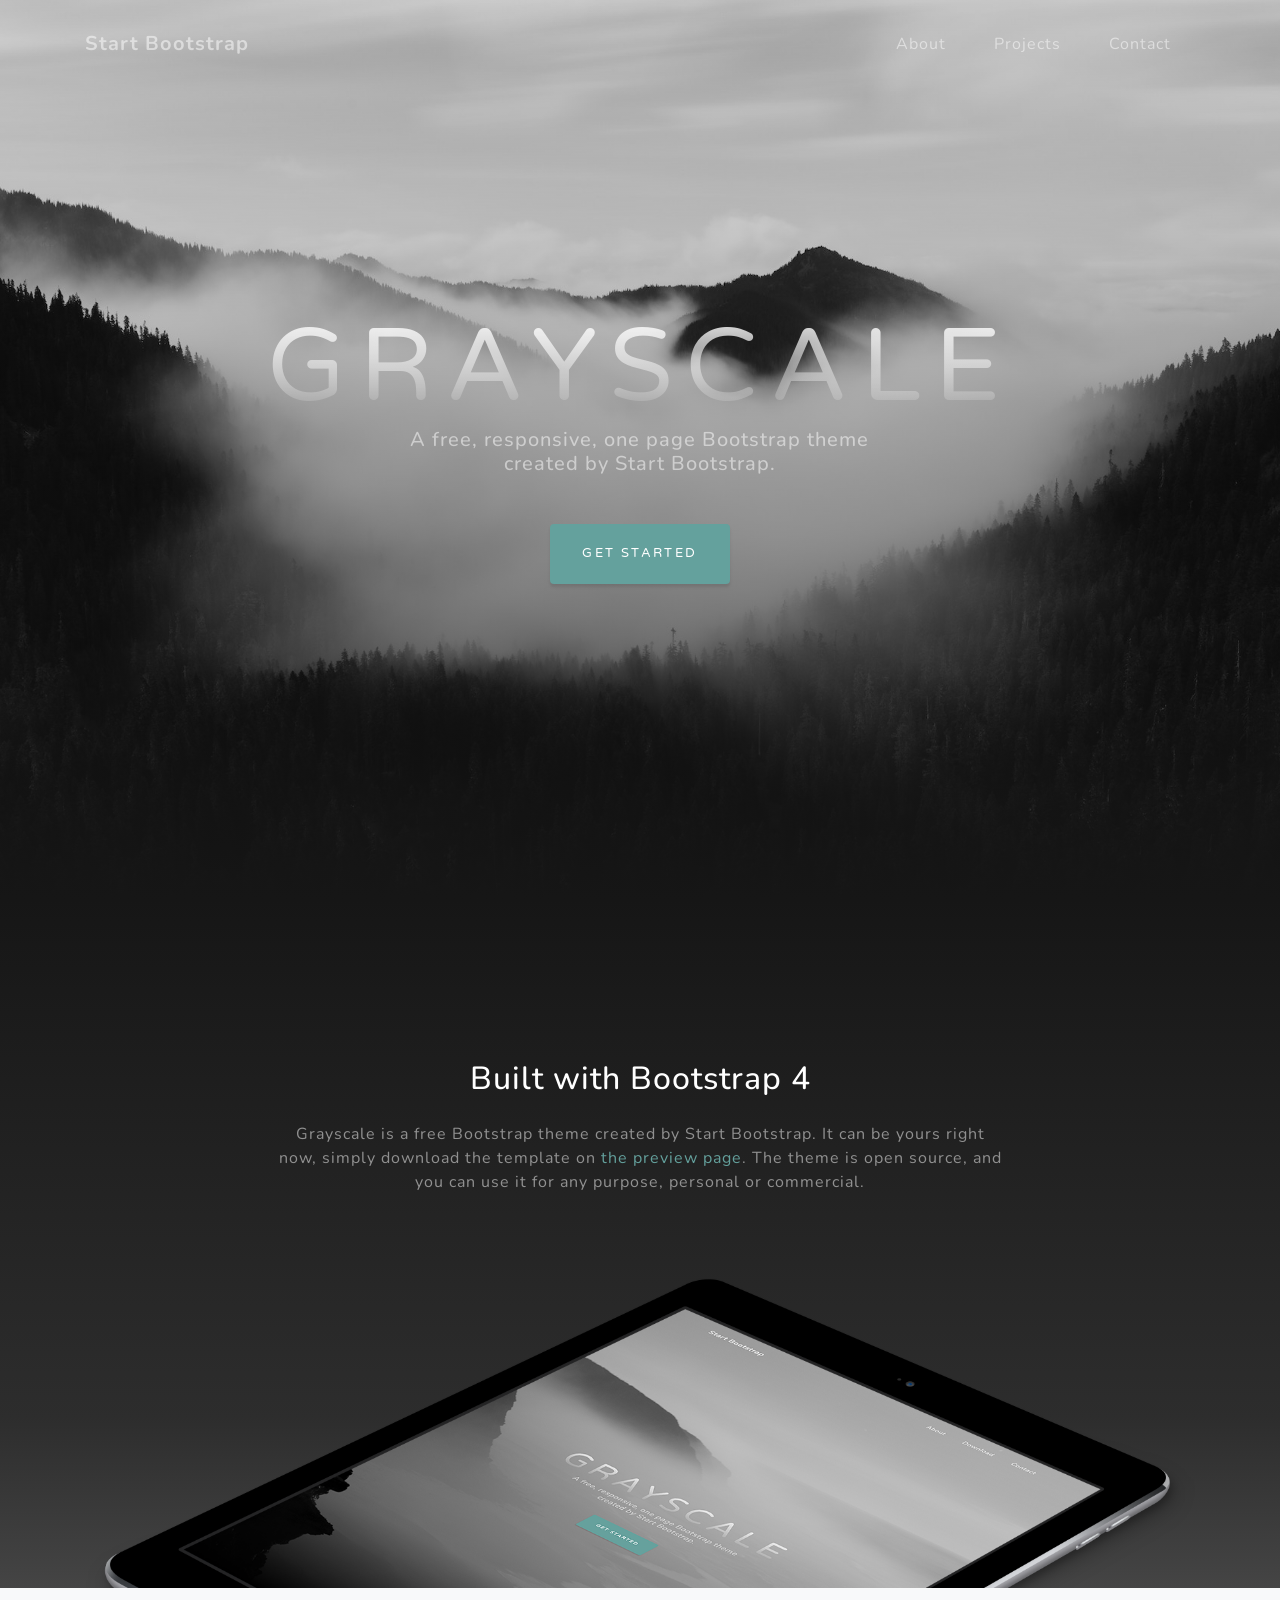
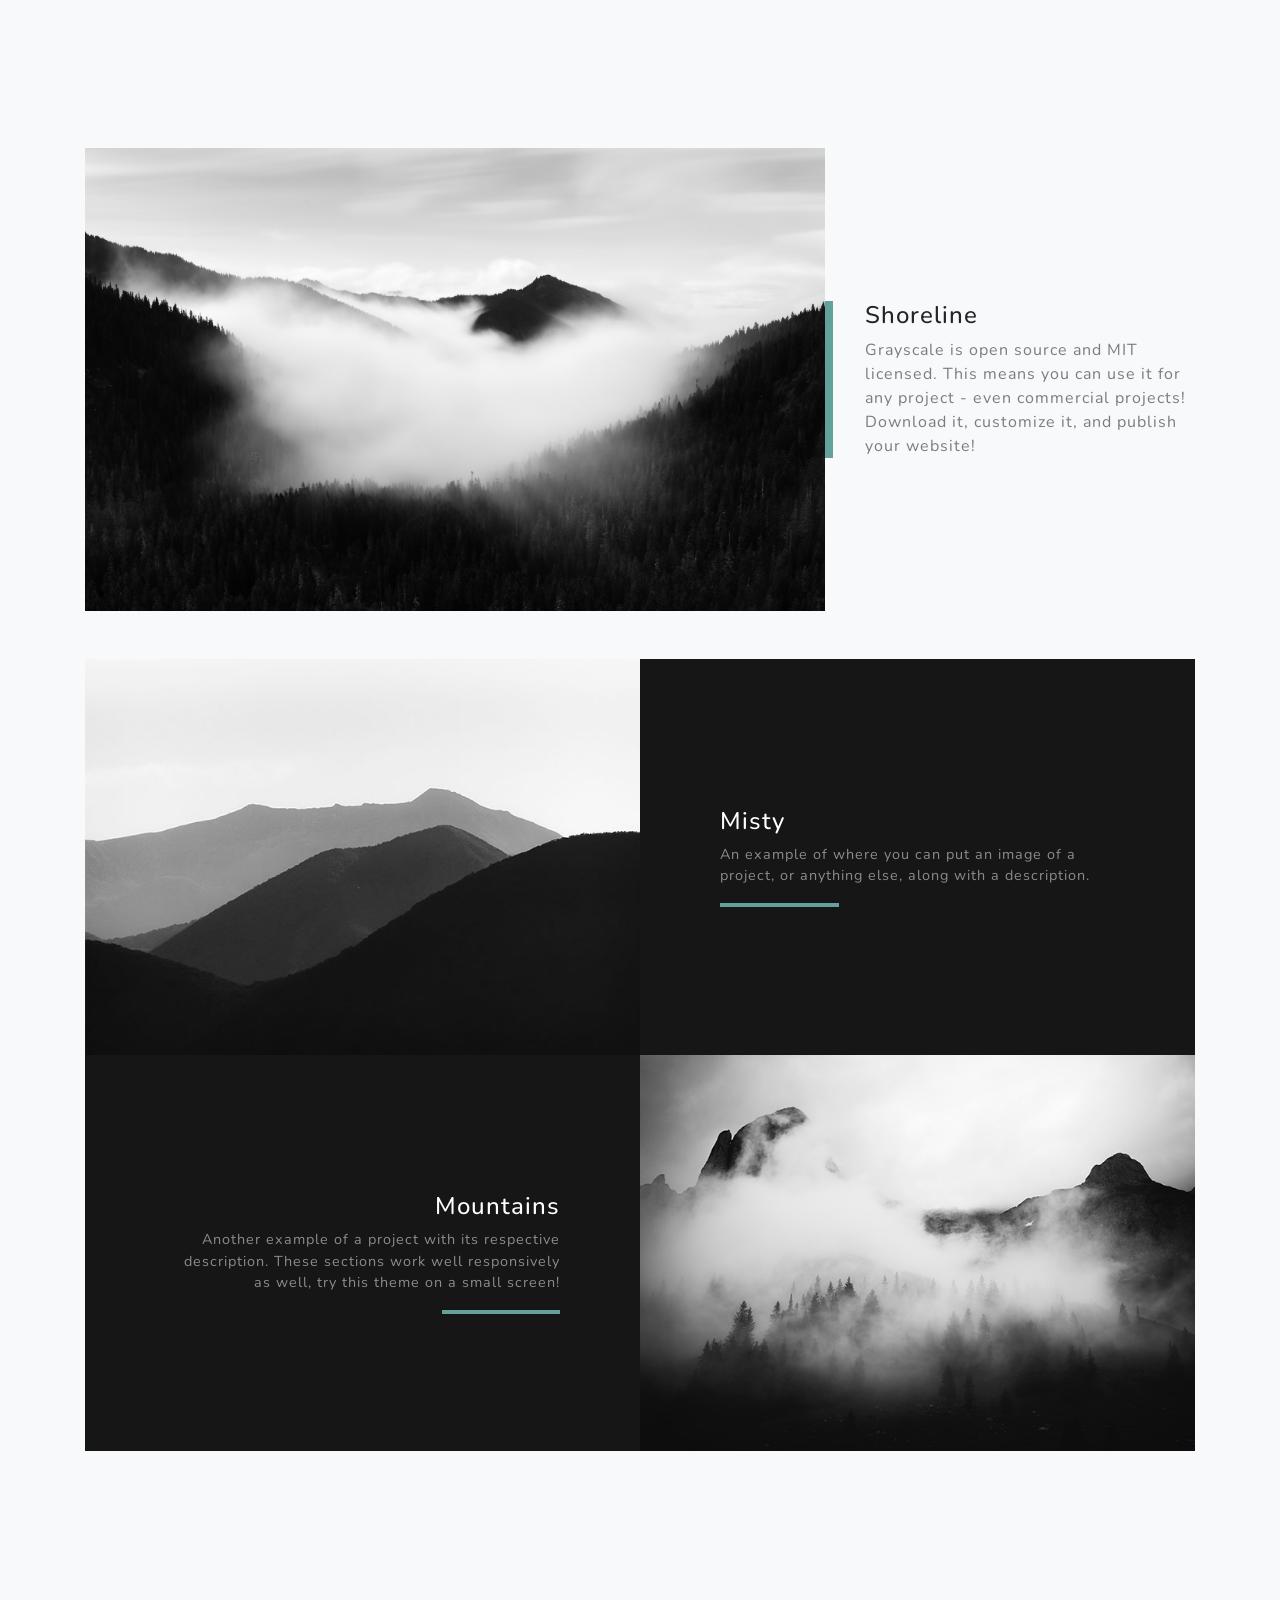
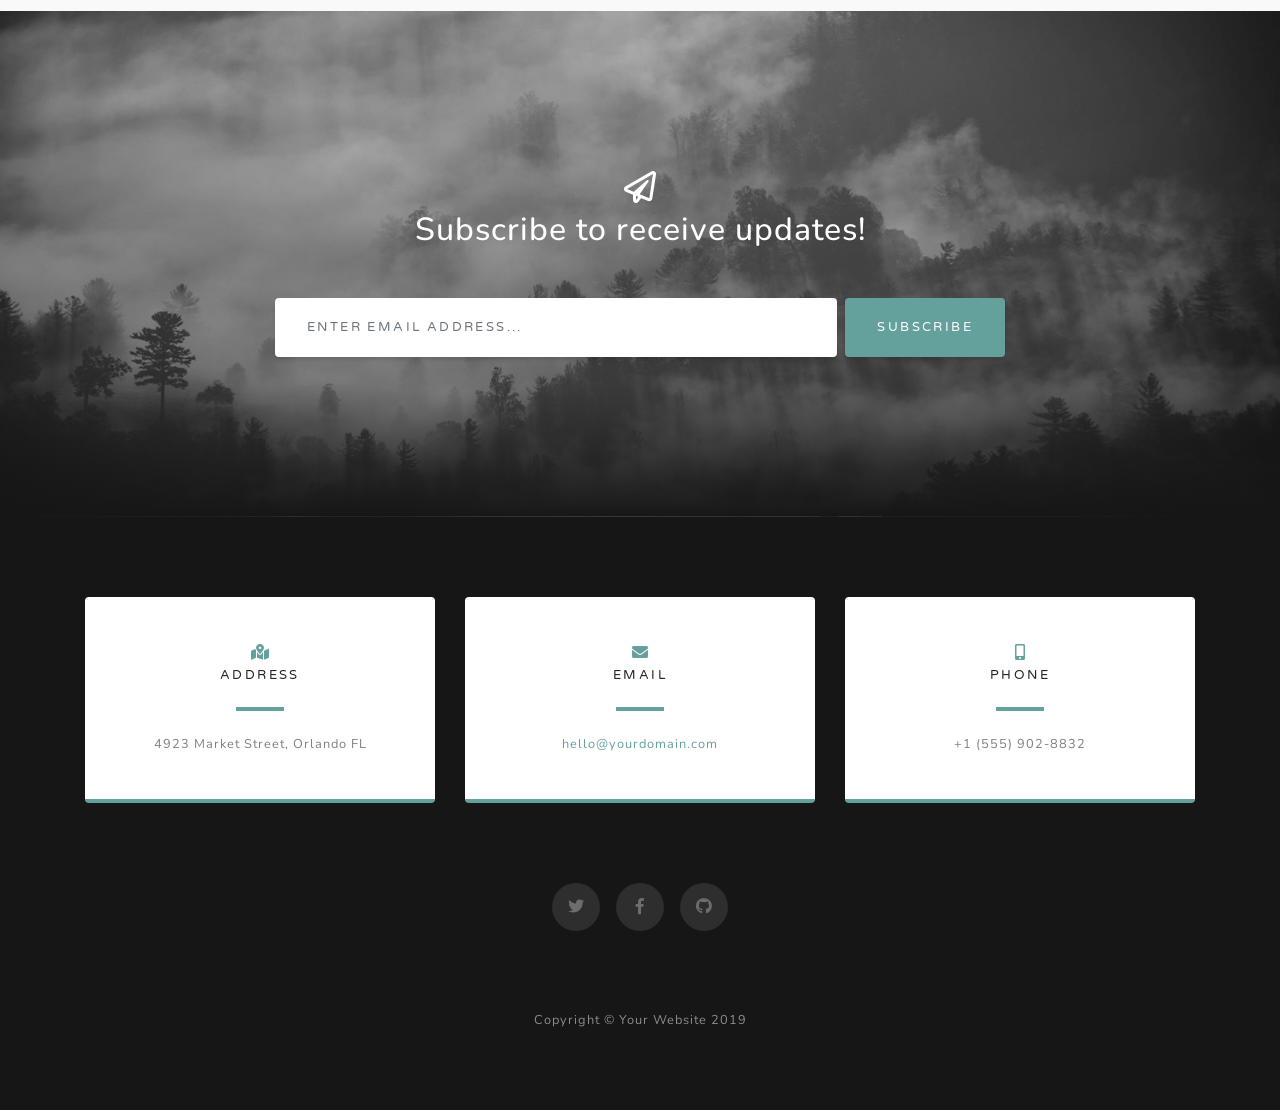
==== about.html @ 3c578bdc "Update index.html" ====
<!DOCTYPE html>
<html lang="en">

<head>

  <meta charset="utf-8">
  <meta name="viewport" content="width=device-width, initial-scale=1, shrink-to-fit=no">
  <meta name="description" content="">
  <meta name="author" content="">

  <title>Grayscale - Start Bootstrap Theme</title>

  <!-- Bootstrap core CSS -->
  <link href="vendor/bootstrap/css/bootstrap.min.css" rel="stylesheet">

  <!-- Custom fonts for this template -->
  <link href="vendor/fontawesome-free/css/all.min.css" rel="stylesheet">
  <link href="https://fonts.googleapis.com/css?family=Varela+Round" rel="stylesheet">
  <link href="https://fonts.googleapis.com/css?family=Nunito:200,200i,300,300i,400,400i,600,600i,700,700i,800,800i,900,900i" rel="stylesheet">

  <!-- Custom styles for this template -->
  <link href="css/grayscale.min.css" rel="stylesheet">

</head>

<body id="page-top">

  <!-- Navigation -->
  <nav class="navbar navbar-expand-lg navbar-light fixed-top" id="mainNav">
    <div class="container">
      <a class="navbar-brand js-scroll-trigger" href="#page-top">Start Bootstrap</a>
      <button class="navbar-toggler navbar-toggler-right" type="button" data-toggle="collapse" data-target="#navbarResponsive" aria-controls="navbarResponsive" aria-expanded="false" aria-label="Toggle navigation">
        Menu
        <i class="fas fa-bars"></i>
      </button>
      <div class="collapse navbar-collapse" id="navbarResponsive">
        <ul class="navbar-nav ml-auto">
          <li class="nav-item">
            <a class="nav-link js-scroll-trigger" href="#about">About</a>
          </li>
          <li class="nav-item">
            <a class="nav-link js-scroll-trigger" href="#projects">Projects</a>
          </li>
          <li class="nav-item">
            <a class="nav-link js-scroll-trigger" href="#signup">Contact</a>
          </li>
        </ul>
      </div>
    </div>
  </nav>

  <!-- Header -->
  <header class="masthead">
    <div class="container d-flex h-100 align-items-center">
      <div class="mx-auto text-center">
        <h1 class="mx-auto my-0 text-uppercase">Grayscale</h1>
        <h2 class="text-white-50 mx-auto mt-2 mb-5">A free, responsive, one page Bootstrap theme created by Start Bootstrap.</h2>
        <a href="#about" class="btn btn-primary js-scroll-trigger">Get Started</a>
      </div>
    </div>
  </header>

  <!-- About Section -->
  <section id="about" class="about-section text-center">
    <div class="container">
      <div class="row">
        <div class="col-lg-8 mx-auto">
          <h2 class="text-white mb-4">Built with Bootstrap 4</h2>
          <p class="text-white-50">Grayscale is a free Bootstrap theme created by Start Bootstrap. It can be yours right now, simply download the template on
            <a href="http://startbootstrap.com/template-overviews/grayscale/">the preview page</a>. The theme is open source, and you can use it for any purpose, personal or commercial.</p>
        </div>
      </div>
      <img src="img/ipad.png" class="img-fluid" alt="">
    </div>
  </section>

  <!-- Projects Section -->
  <section id="projects" class="projects-section bg-light">
    <div class="container">

      <!-- Featured Project Row -->
      <div class="row align-items-center no-gutters mb-4 mb-lg-5">
        <div class="col-xl-8 col-lg-7">
          <img class="img-fluid mb-3 mb-lg-0" src="img/bg-masthead.jpg" alt="">
        </div>
        <div class="col-xl-4 col-lg-5">
          <div class="featured-text text-center text-lg-left">
            <h4>Shoreline</h4>
            <p class="text-black-50 mb-0">Grayscale is open source and MIT licensed. This means you can use it for any project - even commercial projects! Download it, customize it, and publish your website!</p>
          </div>
        </div>
      </div>

      <!-- Project One Row -->
      <div class="row justify-content-center no-gutters mb-5 mb-lg-0">
        <div class="col-lg-6">
          <img class="img-fluid" src="img/demo-image-01.jpg" alt="">
        </div>
        <div class="col-lg-6">
          <div class="bg-black text-center h-100 project">
            <div class="d-flex h-100">
              <div class="project-text w-100 my-auto text-center text-lg-left">
                <h4 class="text-white">Misty</h4>
                <p class="mb-0 text-white-50">An example of where you can put an image of a project, or anything else, along with a description.</p>
                <hr class="d-none d-lg-block mb-0 ml-0">
              </div>
            </div>
          </div>
        </div>
      </div>

      <!-- Project Two Row -->
      <div class="row justify-content-center no-gutters">
        <div class="col-lg-6">
          <img class="img-fluid" src="img/demo-image-02.jpg" alt="">
        </div>
        <div class="col-lg-6 order-lg-first">
          <div class="bg-black text-center h-100 project">
            <div class="d-flex h-100">
              <div class="project-text w-100 my-auto text-center text-lg-right">
                <h4 class="text-white">Mountains</h4>
                <p class="mb-0 text-white-50">Another example of a project with its respective description. These sections work well responsively as well, try this theme on a small screen!</p>
                <hr class="d-none d-lg-block mb-0 mr-0">
              </div>
            </div>
          </div>
        </div>
      </div>

    </div>
  </section>

  <!-- Signup Section -->
  <section id="signup" class="signup-section">
    <div class="container">
      <div class="row">
        <div class="col-md-10 col-lg-8 mx-auto text-center">

          <i class="far fa-paper-plane fa-2x mb-2 text-white"></i>
          <h2 class="text-white mb-5">Subscribe to receive updates!</h2>

          <form class="form-inline d-flex">
            <input type="email" class="form-control flex-fill mr-0 mr-sm-2 mb-3 mb-sm-0" id="inputEmail" placeholder="Enter email address...">
            <button type="submit" class="btn btn-primary mx-auto">Subscribe</button>
          </form>

        </div>
      </div>
    </div>
  </section>

  <!-- Contact Section -->
  <section class="contact-section bg-black">
    <div class="container">

      <div class="row">

        <div class="col-md-4 mb-3 mb-md-0">
          <div class="card py-4 h-100">
            <div class="card-body text-center">
              <i class="fas fa-map-marked-alt text-primary mb-2"></i>
              <h4 class="text-uppercase m-0">Address</h4>
              <hr class="my-4">
              <div class="small text-black-50">4923 Market Street, Orlando FL</div>
            </div>
          </div>
        </div>

        <div class="col-md-4 mb-3 mb-md-0">
          <div class="card py-4 h-100">
            <div class="card-body text-center">
              <i class="fas fa-envelope text-primary mb-2"></i>
              <h4 class="text-uppercase m-0">Email</h4>
              <hr class="my-4">
              <div class="small text-black-50">
                <a href="#">hello@yourdomain.com</a>
              </div>
            </div>
          </div>
        </div>

        <div class="col-md-4 mb-3 mb-md-0">
          <div class="card py-4 h-100">
            <div class="card-body text-center">
              <i class="fas fa-mobile-alt text-primary mb-2"></i>
              <h4 class="text-uppercase m-0">Phone</h4>
              <hr class="my-4">
              <div class="small text-black-50">+1 (555) 902-8832</div>
            </div>
          </div>
        </div>
      </div>

      <div class="social d-flex justify-content-center">
        <a href="#" class="mx-2">
          <i class="fab fa-twitter"></i>
        </a>
        <a href="#" class="mx-2">
          <i class="fab fa-facebook-f"></i>
        </a>
        <a href="#" class="mx-2">
          <i class="fab fa-github"></i>
        </a>
      </div>

    </div>
  </section>

  <!-- Footer -->
  <footer class="bg-black small text-center text-white-50">
    <div class="container">
      Copyright &copy; Your Website 2019
    </div>
  </footer>

  <!-- Bootstrap core JavaScript -->
  <script src="vendor/jquery/jquery.min.js"></script>
  <script src="vendor/bootstrap/js/bootstrap.bundle.min.js"></script>

  <!-- Plugin JavaScript -->
  <script src="vendor/jquery-easing/jquery.easing.min.js"></script>

  <!-- Custom scripts for this template -->
  <script src="js/grayscale.min.js"></script>

</body>

</html>
---- vendor/fontawesome-free/css/all.min.css ----
.fa,.fab,.fal,.far,.fas{-moz-osx-font-smoothing:grayscale;-webkit-font-smoothing:antialiased;display:inline-block;font-style:normal;font-variant:normal;text-rendering:auto;line-height:1}.fa-lg{font-size:1.33333em;line-height:.75em;vertical-align:-.0667em}.fa-xs{font-size:.75em}.fa-sm{font-size:.875em}.fa-1x{font-size:1em}.fa-2x{font-size:2em}.fa-3x{font-size:3em}.fa-4x{font-size:4em}.fa-5x{font-size:5em}.fa-6x{font-size:6em}.fa-7x{font-size:7em}.fa-8x{font-size:8em}.fa-9x{font-size:9em}.fa-10x{font-size:10em}.fa-fw{text-align:center;width:1.25em}.fa-ul{list-style-type:none;margin-left:2.5em;padding-left:0}.fa-ul>li{position:relative}.fa-li{left:-2em;position:absolute;text-align:center;width:2em;line-height:inherit}.fa-border{border:.08em solid #eee;border-radius:.1em;padding:.2em .25em .15em}.fa-pull-left{float:left}.fa-pull-right{float:right}.fa.fa-pull-left,.fab.fa-pull-left,.fal.fa-pull-left,.far.fa-pull-left,.fas.fa-pull-left{margin-right:.3em}.fa.fa-pull-right,.fab.fa-pull-right,.fal.fa-pull-right,.far.fa-pull-right,.fas.fa-pull-right{margin-left:.3em}.fa-spin{animation:fa-spin 2s infinite linear}.fa-pulse{animation:fa-spin 1s infinite steps(8)}@keyframes fa-spin{0%{transform:rotate(0deg)}to{transform:rotate(1turn)}}.fa-rotate-90{-ms-filter:"progid:DXImageTransform.Microsoft.BasicImage(rotation=1)";transform:rotate(90deg)}.fa-rotate-180{-ms-filter:"progid:DXImageTransform.Microsoft.BasicImage(rotation=2)";transform:rotate(180deg)}.fa-rotate-270{-ms-filter:"progid:DXImageTransform.Microsoft.BasicImage(rotation=3)";transform:rotate(270deg)}.fa-flip-horizontal{-ms-filter:"progid:DXImageTransform.Microsoft.BasicImage(rotation=0, mirror=1)";transform:scaleX(-1)}.fa-flip-vertical{transform:scaleY(-1)}.fa-flip-both,.fa-flip-horizontal.fa-flip-vertical,.fa-flip-vertical{-ms-filter:"progid:DXImageTransform.Microsoft.BasicImage(rotation=2, mirror=1)"}.fa-flip-both,.fa-flip-horizontal.fa-flip-vertical{transform:scale(-1)}:root .fa-flip-both,:root .fa-flip-horizontal,:root .fa-flip-vertical,:root .fa-rotate-90,:root .fa-rotate-180,:root .fa-rotate-270{filter:none}.fa-stack{display:inline-block;height:2em;line-height:2em;position:relative;vertical-align:middle;width:2.5em}.fa-stack-1x,.fa-stack-2x{left:0;position:absolute;text-align:center;width:100%}.fa-stack-1x{line-height:inherit}.fa-stack-2x{font-size:2em}.fa-inverse{color:#fff}.fa-500px:before{content:"\f26e"}.fa-accessible-icon:before{content:"\f368"}.fa-accusoft:before{content:"\f369"}.fa-acquisitions-incorporated:before{content:"\f6af"}.fa-ad:before{content:"\f641"}.fa-address-book:before{content:"\f2b9"}.fa-address-card:before{content:"\f2bb"}.fa-adjust:before{content:"\f042"}.fa-adn:before{content:"\f170"}.fa-adobe:before{content:"\f778"}.fa-adversal:before{content:"\f36a"}.fa-affiliatetheme:before{content:"\f36b"}.fa-air-freshener:before{content:"\f5d0"}.fa-algolia:before{content:"\f36c"}.fa-align-center:before{content:"\f037"}.fa-align-justify:before{content:"\f039"}.fa-align-left:before{content:"\f036"}.fa-align-right:before{content:"\f038"}.fa-alipay:before{content:"\f642"}.fa-allergies:before{content:"\f461"}.fa-amazon:before{content:"\f270"}.fa-amazon-pay:before{content:"\f42c"}.fa-ambulance:before{content:"\f0f9"}.fa-american-sign-language-interpreting:before{content:"\f2a3"}.fa-amilia:before{content:"\f36d"}.fa-anchor:before{content:"\f13d"}.fa-android:before{content:"\f17b"}.fa-angellist:before{content:"\f209"}.fa-angle-double-down:before{content:"\f103"}.fa-angle-double-left:before{content:"\f100"}.fa-angle-double-right:before{content:"\f101"}.fa-angle-double-up:before{content:"\f102"}.fa-angle-down:before{content:"\f107"}.fa-angle-left:before{content:"\f104"}.fa-angle-right:before{content:"\f105"}.fa-angle-up:before{content:"\f106"}.fa-angry:before{content:"\f556"}.fa-angrycreative:before{content:"\f36e"}.fa-angular:before{content:"\f420"}.fa-ankh:before{content:"\f644"}.fa-app-store:before{content:"\f36f"}.fa-app-store-ios:before{content:"\f370"}.fa-apper:before{content:"\f371"}.fa-apple:before{content:"\f179"}.fa-apple-alt:before{content:"\f5d1"}.fa-apple-pay:before{content:"\f415"}.fa-archive:before{content:"\f187"}.fa-archway:before{content:"\f557"}.fa-arrow-alt-circle-down:before{content:"\f358"}.fa-arrow-alt-circle-left:before{content:"\f359"}.fa-arrow-alt-circle-right:before{content:"\f35a"}.fa-arrow-alt-circle-up:before{content:"\f35b"}.fa-arrow-circle-down:before{content:"\f0ab"}.fa-arrow-circle-left:before{content:"\f0a8"}.fa-arrow-circle-right:before{content:"\f0a9"}.fa-arrow-circle-up:before{content:"\f0aa"}.fa-arrow-down:before{content:"\f063"}.fa-arrow-left:before{content:"\f060"}.fa-arrow-right:before{content:"\f061"}.fa-arrow-up:before{content:"\f062"}.fa-arrows-alt:before{content:"\f0b2"}.fa-arrows-alt-h:before{content:"\f337"}.fa-arrows-alt-v:before{content:"\f338"}.fa-artstation:before{content:"\f77a"}.fa-assistive-listening-systems:before{content:"\f2a2"}.fa-asterisk:before{content:"\f069"}.fa-asymmetrik:before{content:"\f372"}.fa-at:before{content:"\f1fa"}.fa-atlas:before{content:"\f558"}.fa-atlassian:before{content:"\f77b"}.fa-atom:before{content:"\f5d2"}.fa-audible:before{content:"\f373"}.fa-audio-description:before{content:"\f29e"}.fa-autoprefixer:before{content:"\f41c"}.fa-avianex:before{content:"\f374"}.fa-aviato:before{content:"\f421"}.fa-award:before{content:"\f559"}.fa-aws:before{content:"\f375"}.fa-baby:before{content:"\f77c"}.fa-baby-carriage:before{content:"\f77d"}.fa-backspace:before{content:"\f55a"}.fa-backward:before{content:"\f04a"}.fa-bacon:before{content:"\f7e5"}.fa-balance-scale:before{content:"\f24e"}.fa-ban:before{content:"\f05e"}.fa-band-aid:before{content:"\f462"}.fa-bandcamp:before{content:"\f2d5"}.fa-barcode:before{content:"\f02a"}.fa-bars:before{content:"\f0c9"}.fa-baseball-ball:before{content:"\f433"}.fa-basketball-ball:before{content:"\f434"}.fa-bath:before{content:"\f2cd"}.fa-battery-empty:before{content:"\f244"}.fa-battery-full:before{content:"\f240"}.fa-battery-half:before{content:"\f242"}.fa-battery-quarter:before{content:"\f243"}.fa-battery-three-quarters:before{content:"\f241"}.fa-bed:before{content:"\f236"}.fa-beer:before{content:"\f0fc"}.fa-behance:before{content:"\f1b4"}.fa-behance-square:before{content:"\f1b5"}.fa-bell:before{content:"\f0f3"}.fa-bell-slash:before{content:"\f1f6"}.fa-bezier-curve:before{content:"\f55b"}.fa-bible:before{content:"\f647"}.fa-bicycle:before{content:"\f206"}.fa-bimobject:before{content:"\f378"}.fa-binoculars:before{content:"\f1e5"}.fa-biohazard:before{content:"\f780"}.fa-birthday-cake:before{content:"\f1fd"}.fa-bitbucket:before{content:"\f171"}.fa-bitcoin:before{content:"\f379"}.fa-bity:before{content:"\f37a"}.fa-black-tie:before{content:"\f27e"}.fa-blackberry:before{content:"\f37b"}.fa-blender:before{content:"\f517"}.fa-blender-phone:before{content:"\f6b6"}.fa-blind:before{content:"\f29d"}.fa-blog:before{content:"\f781"}.fa-blogger:before{content:"\f37c"}.fa-blogger-b:before{content:"\f37d"}.fa-bluetooth:before{content:"\f293"}.fa-bluetooth-b:before{content:"\f294"}.fa-bold:before{content:"\f032"}.fa-bolt:before{content:"\f0e7"}.fa-bomb:before{content:"\f1e2"}.fa-bone:before{content:"\f5d7"}.fa-bong:before{content:"\f55c"}.fa-book:before{content:"\f02d"}.fa-book-dead:before{content:"\f6b7"}.fa-book-medical:before{content:"\f7e6"}.fa-book-open:before{content:"\f518"}.fa-book-reader:before{content:"\f5da"}.fa-bookmark:before{content:"\f02e"}.fa-bowling-ball:before{content:"\f436"}.fa-box:before{content:"\f466"}.fa-box-open:before{content:"\f49e"}.fa-boxes:before{content:"\f468"}.fa-braille:before{content:"\f2a1"}.fa-brain:before{content:"\f5dc"}.fa-bread-slice:before{content:"\f7ec"}.fa-briefcase:before{content:"\f0b1"}.fa-briefcase-medical:before{content:"\f469"}.fa-broadcast-tower:before{content:"\f519"}.fa-broom:before{content:"\f51a"}.fa-brush:before{content:"\f55d"}.fa-btc:before{content:"\f15a"}.fa-bug:before{content:"\f188"}.fa-building:before{content:"\f1ad"}.fa-bullhorn:before{content:"\f0a1"}.fa-bullseye:before{content:"\f140"}.fa-burn:before{content:"\f46a"}.fa-buromobelexperte:before{content:"\f37f"}.fa-bus:before{content:"\f207"}.fa-bus-alt:before{content:"\f55e"}.fa-business-time:before{content:"\f64a"}.fa-buysellads:before{content:"\f20d"}.fa-calculator:before{content:"\f1ec"}.fa-calendar:before{content:"\f133"}.fa-calendar-alt:before{content:"\f073"}.fa-calendar-check:before{content:"\f274"}.fa-calendar-day:before{content:"\f783"}.fa-calendar-minus:before{content:"\f272"}.fa-calendar-plus:before{content:"\f271"}.fa-calendar-times:before{content:"\f273"}.fa-calendar-week:before{content:"\f784"}.fa-camera:before{content:"\f030"}.fa-camera-retro:before{content:"\f083"}.fa-campground:before{content:"\f6bb"}.fa-canadian-maple-leaf:before{content:"\f785"}.fa-candy-cane:before{content:"\f786"}.fa-cannabis:before{content:"\f55f"}.fa-capsules:before{content:"\f46b"}.fa-car:before{content:"\f1b9"}.fa-car-alt:before{content:"\f5de"}.fa-car-battery:before{content:"\f5df"}.fa-car-crash:before{content:"\f5e1"}.fa-car-side:before{content:"\f5e4"}.fa-caret-down:before{content:"\f0d7"}.fa-caret-left:before{content:"\f0d9"}.fa-caret-right:before{content:"\f0da"}.fa-caret-square-down:before{content:"\f150"}.fa-caret-square-left:before{content:"\f191"}.fa-caret-square-right:before{content:"\f152"}.fa-caret-square-up:before{content:"\f151"}.fa-caret-up:before{content:"\f0d8"}.fa-carrot:before{content:"\f787"}.fa-cart-arrow-down:before{content:"\f218"}.fa-cart-plus:before{content:"\f217"}.fa-cash-register:before{content:"\f788"}.fa-cat:before{content:"\f6be"}.fa-cc-amazon-pay:before{content:"\f42d"}.fa-cc-amex:before{content:"\f1f3"}.fa-cc-apple-pay:before{content:"\f416"}.fa-cc-diners-club:before{content:"\f24c"}.fa-cc-discover:before{content:"\f1f2"}.fa-cc-jcb:before{content:"\f24b"}.fa-cc-mastercard:before{content:"\f1f1"}.fa-cc-paypal:before{content:"\f1f4"}.fa-cc-stripe:before{content:"\f1f5"}.fa-cc-visa:before{content:"\f1f0"}.fa-centercode:before{content:"\f380"}.fa-centos:before{content:"\f789"}.fa-certificate:before{content:"\f0a3"}.fa-chair:before{content:"\f6c0"}.fa-chalkboard:before{content:"\f51b"}.fa-chalkboard-teacher:before{content:"\f51c"}.fa-charging-station:before{content:"\f5e7"}.fa-chart-area:before{content:"\f1fe"}.fa-chart-bar:before{content:"\f080"}.fa-chart-line:before{content:"\f201"}.fa-chart-pie:before{content:"\f200"}.fa-check:before{content:"\f00c"}.fa-check-circle:before{content:"\f058"}.fa-check-double:before{content:"\f560"}.fa-check-square:before{content:"\f14a"}.fa-cheese:before{content:"\f7ef"}.fa-chess:before{content:"\f439"}.fa-chess-bishop:before{content:"\f43a"}.fa-chess-board:before{content:"\f43c"}.fa-chess-king:before{content:"\f43f"}.fa-chess-knight:before{content:"\f441"}.fa-chess-pawn:before{content:"\f443"}.fa-chess-queen:before{content:"\f445"}.fa-chess-rook:before{content:"\f447"}.fa-chevron-circle-down:before{content:"\f13a"}.fa-chevron-circle-left:before{content:"\f137"}.fa-chevron-circle-right:before{content:"\f138"}.fa-chevron-circle-up:before{content:"\f139"}.fa-chevron-down:before{content:"\f078"}.fa-chevron-left:before{content:"\f053"}.fa-chevron-right:before{content:"\f054"}.fa-chevron-up:before{content:"\f077"}.fa-child:before{content:"\f1ae"}.fa-chrome:before{content:"\f268"}.fa-church:before{content:"\f51d"}.fa-circle:before{content:"\f111"}.fa-circle-notch:before{content:"\f1ce"}.fa-city:before{content:"\f64f"}.fa-clinic-medical:before{content:"\f7f2"}.fa-clipboard:before{content:"\f328"}.fa-clipboard-check:before{content:"\f46c"}.fa-clipboard-list:before{content:"\f46d"}.fa-clock:before{content:"\f017"}.fa-clone:before{content:"\f24d"}.fa-closed-captioning:before{content:"\f20a"}.fa-cloud:before{content:"\f0c2"}.fa-cloud-download-alt:before{content:"\f381"}.fa-cloud-meatball:before{content:"\f73b"}.fa-cloud-moon:before{content:"\f6c3"}.fa-cloud-moon-rain:before{content:"\f73c"}.fa-cloud-rain:before{content:"\f73d"}.fa-cloud-showers-heavy:before{content:"\f740"}.fa-cloud-sun:before{content:"\f6c4"}.fa-cloud-sun-rain:before{content:"\f743"}.fa-cloud-upload-alt:before{content:"\f382"}.fa-cloudscale:before{content:"\f383"}.fa-cloudsmith:before{content:"\f384"}.fa-cloudversify:before{content:"\f385"}.fa-cocktail:before{content:"\f561"}.fa-code:before{content:"\f121"}.fa-code-branch:before{content:"\f126"}.fa-codepen:before{content:"\f1cb"}.fa-codiepie:before{content:"\f284"}.fa-coffee:before{content:"\f0f4"}.fa-cog:before{content:"\f013"}.fa-cogs:before{content:"\f085"}.fa-coins:before{content:"\f51e"}.fa-columns:before{content:"\f0db"}.fa-comment:before{content:"\f075"}.fa-comment-alt:before{content:"\f27a"}.fa-comment-dollar:before{content:"\f651"}.fa-comment-dots:before{content:"\f4ad"}.fa-comment-medical:before{content:"\f7f5"}.fa-comment-slash:before{content:"\f4b3"}.fa-comments:before{content:"\f086"}.fa-comments-dollar:before{content:"\f653"}.fa-compact-disc:before{content:"\f51f"}.fa-compass:before{content:"\f14e"}.fa-compress:before{content:"\f066"}.fa-compress-arrows-alt:before{content:"\f78c"}.fa-concierge-bell:before{content:"\f562"}.fa-confluence:before{content:"\f78d"}.fa-connectdevelop:before{content:"\f20e"}.fa-contao:before{content:"\f26d"}.fa-cookie:before{content:"\f563"}.fa-cookie-bite:before{content:"\f564"}.fa-copy:before{content:"\f0c5"}.fa-copyright:before{content:"\f1f9"}.fa-couch:before{content:"\f4b8"}.fa-cpanel:before{content:"\f388"}.fa-creative-commons:before{content:"\f25e"}.fa-creative-commons-by:before{content:"\f4e7"}.fa-creative-commons-nc:before{content:"\f4e8"}.fa-creative-commons-nc-eu:before{content:"\f4e9"}.fa-creative-commons-nc-jp:before{content:"\f4ea"}.fa-creative-commons-nd:before{content:"\f4eb"}.fa-creative-commons-pd:before{content:"\f4ec"}.fa-creative-commons-pd-alt:before{content:"\f4ed"}.fa-creative-commons-remix:before{content:"\f4ee"}.fa-creative-commons-sa:before{content:"\f4ef"}.fa-creative-commons-sampling:before{content:"\f4f0"}.fa-creative-commons-sampling-plus:before{content:"\f4f1"}.fa-creative-commons-share:before{content:"\f4f2"}.fa-creative-commons-zero:before{content:"\f4f3"}.fa-credit-card:before{content:"\f09d"}.fa-critical-role:before{content:"\f6c9"}.fa-crop:before{content:"\f125"}.fa-crop-alt:before{content:"\f565"}.fa-cross:before{content:"\f654"}.fa-crosshairs:before{content:"\f05b"}.fa-crow:before{content:"\f520"}.fa-crown:before{content:"\f521"}.fa-crutch:before{content:"\f7f7"}.fa-css3:before{content:"\f13c"}.fa-css3-alt:before{content:"\f38b"}.fa-cube:before{content:"\f1b2"}.fa-cubes:before{content:"\f1b3"}.fa-cut:before{content:"\f0c4"}.fa-cuttlefish:before{content:"\f38c"}.fa-d-and-d:before{content:"\f38d"}.fa-d-and-d-beyond:before{content:"\f6ca"}.fa-dashcube:before{content:"\f210"}.fa-database:before{content:"\f1c0"}.fa-deaf:before{content:"\f2a4"}.fa-delicious:before{content:"\f1a5"}.fa-democrat:before{content:"\f747"}.fa-deploydog:before{content:"\f38e"}.fa-deskpro:before{content:"\f38f"}.fa-desktop:before{content:"\f108"}.fa-dev:before{content:"\f6cc"}.fa-deviantart:before{content:"\f1bd"}.fa-dharmachakra:before{content:"\f655"}.fa-dhl:before{content:"\f790"}.fa-diagnoses:before{content:"\f470"}.fa-diaspora:before{content:"\f791"}.fa-dice:before{content:"\f522"}.fa-dice-d20:before{content:"\f6cf"}.fa-dice-d6:before{content:"\f6d1"}.fa-dice-five:before{content:"\f523"}.fa-dice-four:before{content:"\f524"}.fa-dice-one:before{content:"\f525"}.fa-dice-six:before{content:"\f526"}.fa-dice-three:before{content:"\f527"}.fa-dice-two:before{content:"\f528"}.fa-digg:before{content:"\f1a6"}.fa-digital-ocean:before{content:"\f391"}.fa-digital-tachograph:before{content:"\f566"}.fa-directions:before{content:"\f5eb"}.fa-discord:before{content:"\f392"}.fa-discourse:before{content:"\f393"}.fa-divide:before{content:"\f529"}.fa-dizzy:before{content:"\f567"}.fa-dna:before{content:"\f471"}.fa-dochub:before{content:"\f394"}.fa-docker:before{content:"\f395"}.fa-dog:before{content:"\f6d3"}.fa-dollar-sign:before{content:"\f155"}.fa-dolly:before{content:"\f472"}.fa-dolly-flatbed:before{content:"\f474"}.fa-donate:before{content:"\f4b9"}.fa-door-closed:before{content:"\f52a"}.fa-door-open:before{content:"\f52b"}.fa-dot-circle:before{content:"\f192"}.fa-dove:before{content:"\f4ba"}.fa-download:before{content:"\f019"}.fa-draft2digital:before{content:"\f396"}.fa-drafting-compass:before{content:"\f568"}.fa-dragon:before{content:"\f6d5"}.fa-draw-polygon:before{content:"\f5ee"}.fa-dribbble:before{content:"\f17d"}.fa-dribbble-square:before{content:"\f397"}.fa-dropbox:before{content:"\f16b"}.fa-drum:before{content:"\f569"}.fa-drum-steelpan:before{content:"\f56a"}.fa-drumstick-bite:before{content:"\f6d7"}.fa-drupal:before{content:"\f1a9"}.fa-dumbbell:before{content:"\f44b"}.fa-dumpster:before{content:"\f793"}.fa-dumpster-fire:before{content:"\f794"}.fa-dungeon:before{content:"\f6d9"}.fa-dyalog:before{content:"\f399"}.fa-earlybirds:before{content:"\f39a"}.fa-ebay:before{content:"\f4f4"}.fa-edge:before{content:"\f282"}.fa-edit:before{content:"\f044"}.fa-egg:before{content:"\f7fb"}.fa-eject:before{content:"\f052"}.fa-elementor:before{content:"\f430"}.fa-ellipsis-h:before{content:"\f141"}.fa-ellipsis-v:before{content:"\f142"}.fa-ello:before{content:"\f5f1"}.fa-ember:before{content:"\f423"}.fa-empire:before{content:"\f1d1"}.fa-envelope:before{content:"\f0e0"}.fa-envelope-open:before{content:"\f2b6"}.fa-envelope-open-text:before{content:"\f658"}.fa-envelope-square:before{content:"\f199"}.fa-envira:before{content:"\f299"}.fa-equals:before{content:"\f52c"}.fa-eraser:before{content:"\f12d"}.fa-erlang:before{content:"\f39d"}.fa-ethereum:before{content:"\f42e"}.fa-ethernet:before{content:"\f796"}.fa-etsy:before{content:"\f2d7"}.fa-euro-sign:before{content:"\f153"}.fa-exchange-alt:before{content:"\f362"}.fa-exclamation:before{content:"\f12a"}.fa-exclamation-circle:before{content:"\f06a"}.fa-exclamation-triangle:before{content:"\f071"}.fa-expand:before{content:"\f065"}.fa-expand-arrows-alt:before{content:"\f31e"}.fa-expeditedssl:before{content:"\f23e"}.fa-external-link-alt:before{content:"\f35d"}.fa-external-link-square-alt:before{content:"\f360"}.fa-eye:before{content:"\f06e"}.fa-eye-dropper:before{content:"\f1fb"}.fa-eye-slash:before{content:"\f070"}.fa-facebook:before{content:"\f09a"}.fa-facebook-f:before{content:"\f39e"}.fa-facebook-messenger:before{content:"\f39f"}.fa-facebook-square:before{content:"\f082"}.fa-fantasy-flight-games:before{content:"\f6dc"}.fa-fast-backward:before{content:"\f049"}.fa-fast-forward:before{content:"\f050"}.fa-fax:before{content:"\f1ac"}.fa-feather:before{content:"\f52d"}.fa-feather-alt:before{content:"\f56b"}.fa-fedex:before{content:"\f797"}.fa-fedora:before{content:"\f798"}.fa-female:before{content:"\f182"}.fa-fighter-jet:before{content:"\f0fb"}.fa-figma:before{content:"\f799"}.fa-file:before{content:"\f15b"}.fa-file-alt:before{content:"\f15c"}.fa-file-archive:before{content:"\f1c6"}.fa-file-audio:before{content:"\f1c7"}.fa-file-code:before{content:"\f1c9"}.fa-file-contract:before{content:"\f56c"}.fa-file-csv:before{content:"\f6dd"}.fa-file-download:before{content:"\f56d"}.fa-file-excel:before{content:"\f1c3"}.fa-file-export:before{content:"\f56e"}.fa-file-image:before{content:"\f1c5"}.fa-file-import:before{content:"\f56f"}.fa-file-invoice:before{content:"\f570"}.fa-file-invoice-dollar:before{content:"\f571"}.fa-file-medical:before{content:"\f477"}.fa-file-medical-alt:before{content:"\f478"}.fa-file-pdf:before{content:"\f1c1"}.fa-file-powerpoint:before{content:"\f1c4"}.fa-file-prescription:before{content:"\f572"}.fa-file-signature:before{content:"\f573"}.fa-file-upload:before{content:"\f574"}.fa-file-video:before{content:"\f1c8"}.fa-file-word:before{content:"\f1c2"}.fa-fill:before{content:"\f575"}.fa-fill-drip:before{content:"\f576"}.fa-film:before{content:"\f008"}.fa-filter:before{content:"\f0b0"}.fa-fingerprint:before{content:"\f577"}.fa-fire:before{content:"\f06d"}.fa-fire-alt:before{content:"\f7e4"}.fa-fire-extinguisher:before{content:"\f134"}.fa-firefox:before{content:"\f269"}.fa-first-aid:before{content:"\f479"}.fa-first-order:before{content:"\f2b0"}.fa-first-order-alt:before{content:"\f50a"}.fa-firstdraft:before{content:"\f3a1"}.fa-fish:before{content:"\f578"}.fa-fist-raised:before{content:"\f6de"}.fa-flag:before{content:"\f024"}.fa-flag-checkered:before{content:"\f11e"}.fa-flag-usa:before{content:"\f74d"}.fa-flask:before{content:"\f0c3"}.fa-flickr:before{content:"\f16e"}.fa-flipboard:before{content:"\f44d"}.fa-flushed:before{content:"\f579"}.fa-fly:before{content:"\f417"}.fa-folder:before{content:"\f07b"}.fa-folder-minus:before{content:"\f65d"}.fa-folder-open:before{content:"\f07c"}.fa-folder-plus:before{content:"\f65e"}.fa-font:before{content:"\f031"}.fa-font-awesome:before{content:"\f2b4"}.fa-font-awesome-alt:before{content:"\f35c"}.fa-font-awesome-flag:before{content:"\f425"}.fa-font-awesome-logo-full:before{content:"\f4e6"}.fa-fonticons:before{content:"\f280"}.fa-fonticons-fi:before{content:"\f3a2"}.fa-football-ball:before{content:"\f44e"}.fa-fort-awesome:before{content:"\f286"}.fa-fort-awesome-alt:before{content:"\f3a3"}.fa-forumbee:before{content:"\f211"}.fa-forward:before{content:"\f04e"}.fa-foursquare:before{content:"\f180"}.fa-free-code-camp:before{content:"\f2c5"}.fa-freebsd:before{content:"\f3a4"}.fa-frog:before{content:"\f52e"}.fa-frown:before{content:"\f119"}.fa-frown-open:before{content:"\f57a"}.fa-fulcrum:before{content:"\f50b"}.fa-funnel-dollar:before{content:"\f662"}.fa-futbol:before{content:"\f1e3"}.fa-galactic-republic:before{content:"\f50c"}.fa-galactic-senate:before{content:"\f50d"}.fa-gamepad:before{content:"\f11b"}.fa-gas-pump:before{content:"\f52f"}.fa-gavel:before{content:"\f0e3"}.fa-gem:before{content:"\f3a5"}.fa-genderless:before{content:"\f22d"}.fa-get-pocket:before{content:"\f265"}.fa-gg:before{content:"\f260"}.fa-gg-circle:before{content:"\f261"}.fa-ghost:before{content:"\f6e2"}.fa-gift:before{content:"\f06b"}.fa-gifts:before{content:"\f79c"}.fa-git:before{content:"\f1d3"}.fa-git-square:before{content:"\f1d2"}.fa-github:before{content:"\f09b"}.fa-github-alt:before{content:"\f113"}.fa-github-square:before{content:"\f092"}.fa-gitkraken:before{content:"\f3a6"}.fa-gitlab:before{content:"\f296"}.fa-gitter:before{content:"\f426"}.fa-glass-cheers:before{content:"\f79f"}.fa-glass-martini:before{content:"\f000"}.fa-glass-martini-alt:before{content:"\f57b"}.fa-glass-whiskey:before{content:"\f7a0"}.fa-glasses:before{content:"\f530"}.fa-glide:before{content:"\f2a5"}.fa-glide-g:before{content:"\f2a6"}.fa-globe:before{content:"\f0ac"}.fa-globe-africa:before{content:"\f57c"}.fa-globe-americas:before{content:"\f57d"}.fa-globe-asia:before{content:"\f57e"}.fa-globe-europe:before{content:"\f7a2"}.fa-gofore:before{content:"\f3a7"}.fa-golf-ball:before{content:"\f450"}.fa-goodreads:before{content:"\f3a8"}.fa-goodreads-g:before{content:"\f3a9"}.fa-google:before{content:"\f1a0"}.fa-google-drive:before{content:"\f3aa"}.fa-google-play:before{content:"\f3ab"}.fa-google-plus:before{content:"\f2b3"}.fa-google-plus-g:before{content:"\f0d5"}.fa-google-plus-square:before{content:"\f0d4"}.fa-google-wallet:before{content:"\f1ee"}.fa-gopuram:before{content:"\f664"}.fa-graduation-cap:before{content:"\f19d"}.fa-gratipay:before{content:"\f184"}.fa-grav:before{content:"\f2d6"}.fa-greater-than:before{content:"\f531"}.fa-greater-than-equal:before{content:"\f532"}.fa-grimace:before{content:"\f57f"}.fa-grin:before{content:"\f580"}.fa-grin-alt:before{content:"\f581"}.fa-grin-beam:before{content:"\f582"}.fa-grin-beam-sweat:before{content:"\f583"}.fa-grin-hearts:before{content:"\f584"}.fa-grin-squint:before{content:"\f585"}.fa-grin-squint-tears:before{content:"\f586"}.fa-grin-stars:before{content:"\f587"}.fa-grin-tears:before{content:"\f588"}.fa-grin-tongue:before{content:"\f589"}.fa-grin-tongue-squint:before{content:"\f58a"}.fa-grin-tongue-wink:before{content:"\f58b"}.fa-grin-wink:before{content:"\f58c"}.fa-grip-horizontal:before{content:"\f58d"}.fa-grip-lines:before{content:"\f7a4"}.fa-grip-lines-vertical:before{content:"\f7a5"}.fa-grip-vertical:before{content:"\f58e"}.fa-gripfire:before{content:"\f3ac"}.fa-grunt:before{content:"\f3ad"}.fa-guitar:before{content:"\f7a6"}.fa-gulp:before{content:"\f3ae"}.fa-h-square:before{content:"\f0fd"}.fa-hacker-news:before{content:"\f1d4"}.fa-hacker-news-square:before{content:"\f3af"}.fa-hackerrank:before{content:"\f5f7"}.fa-hamburger:before{content:"\f805"}.fa-hammer:before{content:"\f6e3"}.fa-hamsa:before{content:"\f665"}.fa-hand-holding:before{content:"\f4bd"}.fa-hand-holding-heart:before{content:"\f4be"}.fa-hand-holding-usd:before{content:"\f4c0"}.fa-hand-lizard:before{content:"\f258"}.fa-hand-middle-finger:before{content:"\f806"}.fa-hand-paper:before{content:"\f256"}.fa-hand-peace:before{content:"\f25b"}.fa-hand-point-down:before{content:"\f0a7"}.fa-hand-point-left:before{content:"\f0a5"}.fa-hand-point-right:before{content:"\f0a4"}.fa-hand-point-up:before{content:"\f0a6"}.fa-hand-pointer:before{content:"\f25a"}.fa-hand-rock:before{content:"\f255"}.fa-hand-scissors:before{content:"\f257"}.fa-hand-spock:before{content:"\f259"}.fa-hands:before{content:"\f4c2"}.fa-hands-helping:before{content:"\f4c4"}.fa-handshake:before{content:"\f2b5"}.fa-hanukiah:before{content:"\f6e6"}.fa-hard-hat:before{content:"\f807"}.fa-hashtag:before{content:"\f292"}.fa-hat-wizard:before{content:"\f6e8"}.fa-haykal:before{content:"\f666"}.fa-hdd:before{content:"\f0a0"}.fa-heading:before{content:"\f1dc"}.fa-headphones:before{content:"\f025"}.fa-headphones-alt:before{content:"\f58f"}.fa-headset:before{content:"\f590"}.fa-heart:before{content:"\f004"}.fa-heart-broken:before{content:"\f7a9"}.fa-heartbeat:before{content:"\f21e"}.fa-helicopter:before{content:"\f533"}.fa-highlighter:before{content:"\f591"}.fa-hiking:before{content:"\f6ec"}.fa-hippo:before{content:"\f6ed"}.fa-hips:before{content:"\f452"}.fa-hire-a-helper:before{content:"\f3b0"}.fa-history:before{content:"\f1da"}.fa-hockey-puck:before{content:"\f453"}.fa-holly-berry:before{content:"\f7aa"}.fa-home:before{content:"\f015"}.fa-hooli:before{content:"\f427"}.fa-hornbill:before{content:"\f592"}.fa-horse:before{content:"\f6f0"}.fa-horse-head:before{content:"\f7ab"}.fa-hospital:before{content:"\f0f8"}.fa-hospital-alt:before{content:"\f47d"}.fa-hospital-symbol:before{content:"\f47e"}.fa-hot-tub:before{content:"\f593"}.fa-hotdog:before{content:"\f80f"}.fa-hotel:before{content:"\f594"}.fa-hotjar:before{content:"\f3b1"}.fa-hourglass:before{content:"\f254"}.fa-hourglass-end:before{content:"\f253"}.fa-hourglass-half:before{content:"\f252"}.fa-hourglass-start:before{content:"\f251"}.fa-house-damage:before{content:"\f6f1"}.fa-houzz:before{content:"\f27c"}.fa-hryvnia:before{content:"\f6f2"}.fa-html5:before{content:"\f13b"}.fa-hubspot:before{content:"\f3b2"}.fa-i-cursor:before{content:"\f246"}.fa-ice-cream:before{content:"\f810"}.fa-icicles:before{content:"\f7ad"}.fa-id-badge:before{content:"\f2c1"}.fa-id-card:before{content:"\f2c2"}.fa-id-card-alt:before{content:"\f47f"}.fa-igloo:before{content:"\f7ae"}.fa-image:before{content:"\f03e"}.fa-images:before{content:"\f302"}.fa-imdb:before{content:"\f2d8"}.fa-inbox:before{content:"\f01c"}.fa-indent:before{content:"\f03c"}.fa-industry:before{content:"\f275"}.fa-infinity:before{content:"\f534"}.fa-info:before{content:"\f129"}.fa-info-circle:before{content:"\f05a"}.fa-instagram:before{content:"\f16d"}.fa-intercom:before{content:"\f7af"}.fa-internet-explorer:before{content:"\f26b"}.fa-invision:before{content:"\f7b0"}.fa-ioxhost:before{content:"\f208"}.fa-italic:before{content:"\f033"}.fa-itunes:before{content:"\f3b4"}.fa-itunes-note:before{content:"\f3b5"}.fa-java:before{content:"\f4e4"}.fa-jedi:before{content:"\f669"}.fa-jedi-order:before{content:"\f50e"}.fa-jenkins:before{content:"\f3b6"}.fa-jira:before{content:"\f7b1"}.fa-joget:before{content:"\f3b7"}.fa-joint:before{content:"\f595"}.fa-joomla:before{content:"\f1aa"}.fa-journal-whills:before{content:"\f66a"}.fa-js:before{content:"\f3b8"}.fa-js-square:before{content:"\f3b9"}.fa-jsfiddle:before{content:"\f1cc"}.fa-kaaba:before{content:"\f66b"}.fa-kaggle:before{content:"\f5fa"}.fa-key:before{content:"\f084"}.fa-keybase:before{content:"\f4f5"}.fa-keyboard:before{content:"\f11c"}.fa-keycdn:before{content:"\f3ba"}.fa-khanda:before{content:"\f66d"}.fa-kickstarter:before{content:"\f3bb"}.fa-kickstarter-k:before{content:"\f3bc"}.fa-kiss:before{content:"\f596"}.fa-kiss-beam:before{content:"\f597"}.fa-kiss-wink-heart:before{content:"\f598"}.fa-kiwi-bird:before{content:"\f535"}.fa-korvue:before{content:"\f42f"}.fa-landmark:before{content:"\f66f"}.fa-language:before{content:"\f1ab"}.fa-laptop:before{content:"\f109"}.fa-laptop-code:before{content:"\f5fc"}.fa-laptop-medical:before{content:"\f812"}.fa-laravel:before{content:"\f3bd"}.fa-lastfm:before{content:"\f202"}.fa-lastfm-square:before{content:"\f203"}.fa-laugh:before{content:"\f599"}.fa-laugh-beam:before{content:"\f59a"}.fa-laugh-squint:before{content:"\f59b"}.fa-laugh-wink:before{content:"\f59c"}.fa-layer-group:before{content:"\f5fd"}.fa-leaf:before{content:"\f06c"}.fa-leanpub:before{content:"\f212"}.fa-lemon:before{content:"\f094"}.fa-less:before{content:"\f41d"}.fa-less-than:before{content:"\f536"}.fa-less-than-equal:before{content:"\f537"}.fa-level-down-alt:before{content:"\f3be"}.fa-level-up-alt:before{content:"\f3bf"}.fa-life-ring:before{content:"\f1cd"}.fa-lightbulb:before{content:"\f0eb"}.fa-line:before{content:"\f3c0"}.fa-link:before{content:"\f0c1"}.fa-linkedin:before{content:"\f08c"}.fa-linkedin-in:before{content:"\f0e1"}.fa-linode:before{content:"\f2b8"}.fa-linux:before{content:"\f17c"}.fa-lira-sign:before{content:"\f195"}.fa-list:before{content:"\f03a"}.fa-list-alt:before{content:"\f022"}.fa-list-ol:before{content:"\f0cb"}.fa-list-ul:before{content:"\f0ca"}.fa-location-arrow:before{content:"\f124"}.fa-lock:before{content:"\f023"}.fa-lock-open:before{content:"\f3c1"}.fa-long-arrow-alt-down:before{content:"\f309"}.fa-long-arrow-alt-left:before{content:"\f30a"}.fa-long-arrow-alt-right:before{content:"\f30b"}.fa-long-arrow-alt-up:before{content:"\f30c"}.fa-low-vision:before{content:"\f2a8"}.fa-luggage-cart:before{content:"\f59d"}.fa-lyft:before{content:"\f3c3"}.fa-magento:before{content:"\f3c4"}.fa-magic:before{content:"\f0d0"}.fa-magnet:before{content:"\f076"}.fa-mail-bulk:before{content:"\f674"}.fa-mailchimp:before{content:"\f59e"}.fa-male:before{content:"\f183"}.fa-mandalorian:before{content:"\f50f"}.fa-map:before{content:"\f279"}.fa-map-marked:before{content:"\f59f"}.fa-map-marked-alt:before{content:"\f5a0"}.fa-map-marker:before{content:"\f041"}.fa-map-marker-alt:before{content:"\f3c5"}.fa-map-pin:before{content:"\f276"}.fa-map-signs:before{content:"\f277"}.fa-markdown:before{content:"\f60f"}.fa-marker:before{content:"\f5a1"}.fa-mars:before{content:"\f222"}.fa-mars-double:before{content:"\f227"}.fa-mars-stroke:before{content:"\f229"}.fa-mars-stroke-h:before{content:"\f22b"}.fa-mars-stroke-v:before{content:"\f22a"}.fa-mask:before{content:"\f6fa"}.fa-mastodon:before{content:"\f4f6"}.fa-maxcdn:before{content:"\f136"}.fa-medal:before{content:"\f5a2"}.fa-medapps:before{content:"\f3c6"}.fa-medium:before{content:"\f23a"}.fa-medium-m:before{content:"\f3c7"}.fa-medkit:before{content:"\f0fa"}.fa-medrt:before{content:"\f3c8"}.fa-meetup:before{content:"\f2e0"}.fa-megaport:before{content:"\f5a3"}.fa-meh:before{content:"\f11a"}.fa-meh-blank:before{content:"\f5a4"}.fa-meh-rolling-eyes:before{content:"\f5a5"}.fa-memory:before{content:"\f538"}.fa-mendeley:before{content:"\f7b3"}.fa-menorah:before{content:"\f676"}.fa-mercury:before{content:"\f223"}.fa-meteor:before{content:"\f753"}.fa-microchip:before{content:"\f2db"}.fa-microphone:before{content:"\f130"}.fa-microphone-alt:before{content:"\f3c9"}.fa-microphone-alt-slash:before{content:"\f539"}.fa-microphone-slash:before{content:"\f131"}.fa-microscope:before{content:"\f610"}.fa-microsoft:before{content:"\f3ca"}.fa-minus:before{content:"\f068"}.fa-minus-circle:before{content:"\f056"}.fa-minus-square:before{content:"\f146"}.fa-mitten:before{content:"\f7b5"}.fa-mix:before{content:"\f3cb"}.fa-mixcloud:before{content:"\f289"}.fa-mizuni:before{content:"\f3cc"}.fa-mobile:before{content:"\f10b"}.fa-mobile-alt:before{content:"\f3cd"}.fa-modx:before{content:"\f285"}.fa-monero:before{content:"\f3d0"}.fa-money-bill:before{content:"\f0d6"}.fa-money-bill-alt:before{content:"\f3d1"}.fa-money-bill-wave:before{content:"\f53a"}.fa-money-bill-wave-alt:before{content:"\f53b"}.fa-money-check:before{content:"\f53c"}.fa-money-check-alt:before{content:"\f53d"}.fa-monument:before{content:"\f5a6"}.fa-moon:before{content:"\f186"}.fa-mortar-pestle:before{content:"\f5a7"}.fa-mosque:before{content:"\f678"}.fa-motorcycle:before{content:"\f21c"}.fa-mountain:before{content:"\f6fc"}.fa-mouse-pointer:before{content:"\f245"}.fa-mug-hot:before{content:"\f7b6"}.fa-music:before{content:"\f001"}.fa-napster:before{content:"\f3d2"}.fa-neos:before{content:"\f612"}.fa-network-wired:before{content:"\f6ff"}.fa-neuter:before{content:"\f22c"}.fa-newspaper:before{content:"\f1ea"}.fa-nimblr:before{content:"\f5a8"}.fa-nintendo-switch:before{content:"\f418"}.fa-node:before{content:"\f419"}.fa-node-js:before{content:"\f3d3"}.fa-not-equal:before{content:"\f53e"}.fa-notes-medical:before{content:"\f481"}.fa-npm:before{content:"\f3d4"}.fa-ns8:before{content:"\f3d5"}.fa-nutritionix:before{content:"\f3d6"}.fa-object-group:before{content:"\f247"}.fa-object-ungroup:before{content:"\f248"}.fa-odnoklassniki:before{content:"\f263"}.fa-odnoklassniki-square:before{content:"\f264"}.fa-oil-can:before{content:"\f613"}.fa-old-republic:before{content:"\f510"}.fa-om:before{content:"\f679"}.fa-opencart:before{content:"\f23d"}.fa-openid:before{content:"\f19b"}.fa-opera:before{content:"\f26a"}.fa-optin-monster:before{content:"\f23c"}.fa-osi:before{content:"\f41a"}.fa-otter:before{content:"\f700"}.fa-outdent:before{content:"\f03b"}.fa-page4:before{content:"\f3d7"}.fa-pagelines:before{content:"\f18c"}.fa-pager:before{content:"\f815"}.fa-paint-brush:before{content:"\f1fc"}.fa-paint-roller:before{content:"\f5aa"}.fa-palette:before{content:"\f53f"}.fa-palfed:before{content:"\f3d8"}.fa-pallet:before{content:"\f482"}.fa-paper-plane:before{content:"\f1d8"}.fa-paperclip:before{content:"\f0c6"}.fa-parachute-box:before{content:"\f4cd"}.fa-paragraph:before{content:"\f1dd"}.fa-parking:before{content:"\f540"}.fa-passport:before{content:"\f5ab"}.fa-pastafarianism:before{content:"\f67b"}.fa-paste:before{content:"\f0ea"}.fa-patreon:before{content:"\f3d9"}.fa-pause:before{content:"\f04c"}.fa-pause-circle:before{content:"\f28b"}.fa-paw:before{content:"\f1b0"}.fa-paypal:before{content:"\f1ed"}.fa-peace:before{content:"\f67c"}.fa-pen:before{content:"\f304"}.fa-pen-alt:before{content:"\f305"}.fa-pen-fancy:before{content:"\f5ac"}.fa-pen-nib:before{content:"\f5ad"}.fa-pen-square:before{content:"\f14b"}.fa-pencil-alt:before{content:"\f303"}.fa-pencil-ruler:before{content:"\f5ae"}.fa-penny-arcade:before{content:"\f704"}.fa-people-carry:before{content:"\f4ce"}.fa-pepper-hot:before{content:"\f816"}.fa-percent:before{content:"\f295"}.fa-percentage:before{content:"\f541"}.fa-periscope:before{content:"\f3da"}.fa-person-booth:before{content:"\f756"}.fa-phabricator:before{content:"\f3db"}.fa-phoenix-framework:before{content:"\f3dc"}.fa-phoenix-squadron:before{content:"\f511"}.fa-phone:before{content:"\f095"}.fa-phone-slash:before{content:"\f3dd"}.fa-phone-square:before{content:"\f098"}.fa-phone-volume:before{content:"\f2a0"}.fa-php:before{content:"\f457"}.fa-pied-piper:before{content:"\f2ae"}.fa-pied-piper-alt:before{content:"\f1a8"}.fa-pied-piper-hat:before{content:"\f4e5"}.fa-pied-piper-pp:before{content:"\f1a7"}.fa-piggy-bank:before{content:"\f4d3"}.fa-pills:before{content:"\f484"}.fa-pinterest:before{content:"\f0d2"}.fa-pinterest-p:before{content:"\f231"}.fa-pinterest-square:before{content:"\f0d3"}.fa-pizza-slice:before{content:"\f818"}.fa-place-of-worship:before{content:"\f67f"}.fa-plane:before{content:"\f072"}.fa-plane-arrival:before{content:"\f5af"}.fa-plane-departure:before{content:"\f5b0"}.fa-play:before{content:"\f04b"}.fa-play-circle:before{content:"\f144"}.fa-playstation:before{content:"\f3df"}.fa-plug:before{content:"\f1e6"}.fa-plus:before{content:"\f067"}.fa-plus-circle:before{content:"\f055"}.fa-plus-square:before{content:"\f0fe"}.fa-podcast:before{content:"\f2ce"}.fa-poll:before{content:"\f681"}.fa-poll-h:before{content:"\f682"}.fa-poo:before{content:"\f2fe"}.fa-poo-storm:before{content:"\f75a"}.fa-poop:before{content:"\f619"}.fa-portrait:before{content:"\f3e0"}.fa-pound-sign:before{content:"\f154"}.fa-power-off:before{content:"\f011"}.fa-pray:before{content:"\f683"}.fa-praying-hands:before{content:"\f684"}.fa-prescription:before{content:"\f5b1"}.fa-prescription-bottle:before{content:"\f485"}.fa-prescription-bottle-alt:before{content:"\f486"}.fa-print:before{content:"\f02f"}.fa-procedures:before{content:"\f487"}.fa-product-hunt:before{content:"\f288"}.fa-project-diagram:before{content:"\f542"}.fa-pushed:before{content:"\f3e1"}.fa-puzzle-piece:before{content:"\f12e"}.fa-python:before{content:"\f3e2"}.fa-qq:before{content:"\f1d6"}.fa-qrcode:before{content:"\f029"}.fa-question:before{content:"\f128"}.fa-question-circle:before{content:"\f059"}.fa-quidditch:before{content:"\f458"}.fa-quinscape:before{content:"\f459"}.fa-quora:before{content:"\f2c4"}.fa-quote-left:before{content:"\f10d"}.fa-quote-right:before{content:"\f10e"}.fa-quran:before{content:"\f687"}.fa-r-project:before{content:"\f4f7"}.fa-radiation:before{content:"\f7b9"}.fa-radiation-alt:before{content:"\f7ba"}.fa-rainbow:before{content:"\f75b"}.fa-random:before{content:"\f074"}.fa-raspberry-pi:before{content:"\f7bb"}.fa-ravelry:before{content:"\f2d9"}.fa-react:before{content:"\f41b"}.fa-reacteurope:before{content:"\f75d"}.fa-readme:before{content:"\f4d5"}.fa-rebel:before{content:"\f1d0"}.fa-receipt:before{content:"\f543"}.fa-recycle:before{content:"\f1b8"}.fa-red-river:before{content:"\f3e3"}.fa-reddit:before{content:"\f1a1"}.fa-reddit-alien:before{content:"\f281"}.fa-reddit-square:before{content:"\f1a2"}.fa-redhat:before{content:"\f7bc"}.fa-redo:before{content:"\f01e"}.fa-redo-alt:before{content:"\f2f9"}.fa-registered:before{content:"\f25d"}.fa-renren:before{content:"\f18b"}.fa-reply:before{content:"\f3e5"}.fa-reply-all:before{content:"\f122"}.fa-replyd:before{content:"\f3e6"}.fa-republican:before{content:"\f75e"}.fa-researchgate:before{content:"\f4f8"}.fa-resolving:before{content:"\f3e7"}.fa-restroom:before{content:"\f7bd"}.fa-retweet:before{content:"\f079"}.fa-rev:before{content:"\f5b2"}.fa-ribbon:before{content:"\f4d6"}.fa-ring:before{content:"\f70b"}.fa-road:before{content:"\f018"}.fa-robot:before{content:"\f544"}.fa-rocket:before{content:"\f135"}.fa-rocketchat:before{content:"\f3e8"}.fa-rockrms:before{content:"\f3e9"}.fa-route:before{content:"\f4d7"}.fa-rss:before{content:"\f09e"}.fa-rss-square:before{content:"\f143"}.fa-ruble-sign:before{content:"\f158"}.fa-ruler:before{content:"\f545"}.fa-ruler-combined:before{content:"\f546"}.fa-ruler-horizontal:before{content:"\f547"}.fa-ruler-vertical:before{content:"\f548"}.fa-running:before{content:"\f70c"}.fa-rupee-sign:before{content:"\f156"}.fa-sad-cry:before{content:"\f5b3"}.fa-sad-tear:before{content:"\f5b4"}.fa-safari:before{content:"\f267"}.fa-sass:before{content:"\f41e"}.fa-satellite:before{content:"\f7bf"}.fa-satellite-dish:before{content:"\f7c0"}.fa-save:before{content:"\f0c7"}.fa-schlix:before{content:"\f3ea"}.fa-school:before{content:"\f549"}.fa-screwdriver:before{content:"\f54a"}.fa-scribd:before{content:"\f28a"}.fa-scroll:before{content:"\f70e"}.fa-sd-card:before{content:"\f7c2"}.fa-search:before{content:"\f002"}.fa-search-dollar:before{content:"\f688"}.fa-search-location:before{content:"\f689"}.fa-search-minus:before{content:"\f010"}.fa-search-plus:before{content:"\f00e"}.fa-searchengin:before{content:"\f3eb"}.fa-seedling:before{content:"\f4d8"}.fa-sellcast:before{content:"\f2da"}.fa-sellsy:before{content:"\f213"}.fa-server:before{content:"\f233"}.fa-servicestack:before{content:"\f3ec"}.fa-shapes:before{content:"\f61f"}.fa-share:before{content:"\f064"}.fa-share-alt:before{content:"\f1e0"}.fa-share-alt-square:before{content:"\f1e1"}.fa-share-square:before{content:"\f14d"}.fa-shekel-sign:before{content:"\f20b"}.fa-shield-alt:before{content:"\f3ed"}.fa-ship:before{content:"\f21a"}.fa-shipping-fast:before{content:"\f48b"}.fa-shirtsinbulk:before{content:"\f214"}.fa-shoe-prints:before{content:"\f54b"}.fa-shopping-bag:before{content:"\f290"}.fa-shopping-basket:before{content:"\f291"}.fa-shopping-cart:before{content:"\f07a"}.fa-shopware:before{content:"\f5b5"}.fa-shower:before{content:"\f2cc"}.fa-shuttle-van:before{content:"\f5b6"}.fa-sign:before{content:"\f4d9"}.fa-sign-in-alt:before{content:"\f2f6"}.fa-sign-language:before{content:"\f2a7"}.fa-sign-out-alt:before{content:"\f2f5"}.fa-signal:before{content:"\f012"}.fa-signature:before{content:"\f5b7"}.fa-sim-card:before{content:"\f7c4"}.fa-simplybuilt:before{content:"\f215"}.fa-sistrix:before{content:"\f3ee"}.fa-sitemap:before{content:"\f0e8"}.fa-sith:before{content:"\f512"}.fa-skating:before{content:"\f7c5"}.fa-sketch:before{content:"\f7c6"}.fa-skiing:before{content:"\f7c9"}.fa-skiing-nordic:before{content:"\f7ca"}.fa-skull:before{content:"\f54c"}.fa-skull-crossbones:before{content:"\f714"}.fa-skyatlas:before{content:"\f216"}.fa-skype:before{content:"\f17e"}.fa-slack:before{content:"\f198"}.fa-slack-hash:before{content:"\f3ef"}.fa-slash:before{content:"\f715"}.fa-sleigh:before{content:"\f7cc"}.fa-sliders-h:before{content:"\f1de"}.fa-slideshare:before{content:"\f1e7"}.fa-smile:before{content:"\f118"}.fa-smile-beam:before{content:"\f5b8"}.fa-smile-wink:before{content:"\f4da"}.fa-smog:before{content:"\f75f"}.fa-smoking:before{content:"\f48d"}.fa-smoking-ban:before{content:"\f54d"}.fa-sms:before{content:"\f7cd"}.fa-snapchat:before{content:"\f2ab"}.fa-snapchat-ghost:before{content:"\f2ac"}.fa-snapchat-square:before{content:"\f2ad"}.fa-snowboarding:before{content:"\f7ce"}.fa-snowflake:before{content:"\f2dc"}.fa-snowman:before{content:"\f7d0"}.fa-snowplow:before{content:"\f7d2"}.fa-socks:before{content:"\f696"}.fa-solar-panel:before{content:"\f5ba"}.fa-sort:before{content:"\f0dc"}.fa-sort-alpha-down:before{content:"\f15d"}.fa-sort-alpha-up:before{content:"\f15e"}.fa-sort-amount-down:before{content:"\f160"}.fa-sort-amount-up:before{content:"\f161"}.fa-sort-down:before{content:"\f0dd"}.fa-sort-numeric-down:before{content:"\f162"}.fa-sort-numeric-up:before{content:"\f163"}.fa-sort-up:before{content:"\f0de"}.fa-soundcloud:before{content:"\f1be"}.fa-sourcetree:before{content:"\f7d3"}.fa-spa:before{content:"\f5bb"}.fa-space-shuttle:before{content:"\f197"}.fa-speakap:before{content:"\f3f3"}.fa-spider:before{content:"\f717"}.fa-spinner:before{content:"\f110"}.fa-splotch:before{content:"\f5bc"}.fa-spotify:before{content:"\f1bc"}.fa-spray-can:before{content:"\f5bd"}.fa-square:before{content:"\f0c8"}.fa-square-full:before{content:"\f45c"}.fa-square-root-alt:before{content:"\f698"}.fa-squarespace:before{content:"\f5be"}.fa-stack-exchange:before{content:"\f18d"}.fa-stack-overflow:before{content:"\f16c"}.fa-stamp:before{content:"\f5bf"}.fa-star:before{content:"\f005"}.fa-star-and-crescent:before{content:"\f699"}.fa-star-half:before{content:"\f089"}.fa-star-half-alt:before{content:"\f5c0"}.fa-star-of-david:before{content:"\f69a"}.fa-star-of-life:before{content:"\f621"}.fa-staylinked:before{content:"\f3f5"}.fa-steam:before{content:"\f1b6"}.fa-steam-square:before{content:"\f1b7"}.fa-steam-symbol:before{content:"\f3f6"}.fa-step-backward:before{content:"\f048"}.fa-step-forward:before{content:"\f051"}.fa-stethoscope:before{content:"\f0f1"}.fa-sticker-mule:before{content:"\f3f7"}.fa-sticky-note:before{content:"\f249"}.fa-stop:before{content:"\f04d"}.fa-stop-circle:before{content:"\f28d"}.fa-stopwatch:before{content:"\f2f2"}.fa-store:before{content:"\f54e"}.fa-store-alt:before{content:"\f54f"}.fa-strava:before{content:"\f428"}.fa-stream:before{content:"\f550"}.fa-street-view:before{content:"\f21d"}.fa-strikethrough:before{content:"\f0cc"}.fa-stripe:before{content:"\f429"}.fa-stripe-s:before{content:"\f42a"}.fa-stroopwafel:before{content:"\f551"}.fa-studiovinari:before{content:"\f3f8"}.fa-stumbleupon:before{content:"\f1a4"}.fa-stumbleupon-circle:before{content:"\f1a3"}.fa-subscript:before{content:"\f12c"}.fa-subway:before{content:"\f239"}.fa-suitcase:before{content:"\f0f2"}.fa-suitcase-rolling:before{content:"\f5c1"}.fa-sun:before{content:"\f185"}.fa-superpowers:before{content:"\f2dd"}.fa-superscript:before{content:"\f12b"}.fa-supple:before{content:"\f3f9"}.fa-surprise:before{content:"\f5c2"}.fa-suse:before{content:"\f7d6"}.fa-swatchbook:before{content:"\f5c3"}.fa-swimmer:before{content:"\f5c4"}.fa-swimming-pool:before{content:"\f5c5"}.fa-synagogue:before{content:"\f69b"}.fa-sync:before{content:"\f021"}.fa-sync-alt:before{content:"\f2f1"}.fa-syringe:before{content:"\f48e"}.fa-table:before{content:"\f0ce"}.fa-table-tennis:before{content:"\f45d"}.fa-tablet:before{content:"\f10a"}.fa-tablet-alt:before{content:"\f3fa"}.fa-tablets:before{content:"\f490"}.fa-tachometer-alt:before{content:"\f3fd"}.fa-tag:before{content:"\f02b"}.fa-tags:before{content:"\f02c"}.fa-tape:before{content:"\f4db"}.fa-tasks:before{content:"\f0ae"}.fa-taxi:before{content:"\f1ba"}.fa-teamspeak:before{content:"\f4f9"}.fa-teeth:before{content:"\f62e"}.fa-teeth-open:before{content:"\f62f"}.fa-telegram:before{content:"\f2c6"}.fa-telegram-plane:before{content:"\f3fe"}.fa-temperature-high:before{content:"\f769"}.fa-temperature-low:before{content:"\f76b"}.fa-tencent-weibo:before{content:"\f1d5"}.fa-tenge:before{content:"\f7d7"}.fa-terminal:before{content:"\f120"}.fa-text-height:before{content:"\f034"}.fa-text-width:before{content:"\f035"}.fa-th:before{content:"\f00a"}.fa-th-large:before{content:"\f009"}.fa-th-list:before{content:"\f00b"}.fa-the-red-yeti:before{content:"\f69d"}.fa-theater-masks:before{content:"\f630"}.fa-themeco:before{content:"\f5c6"}.fa-themeisle:before{content:"\f2b2"}.fa-thermometer:before{content:"\f491"}.fa-thermometer-empty:before{content:"\f2cb"}.fa-thermometer-full:before{content:"\f2c7"}.fa-thermometer-half:before{content:"\f2c9"}.fa-thermometer-quarter:before{content:"\f2ca"}.fa-thermometer-three-quarters:before{content:"\f2c8"}.fa-think-peaks:before{content:"\f731"}.fa-thumbs-down:before{content:"\f165"}.fa-thumbs-up:before{content:"\f164"}.fa-thumbtack:before{content:"\f08d"}.fa-ticket-alt:before{content:"\f3ff"}.fa-times:before{content:"\f00d"}.fa-times-circle:before{content:"\f057"}.fa-tint:before{content:"\f043"}.fa-tint-slash:before{content:"\f5c7"}.fa-tired:before{content:"\f5c8"}.fa-toggle-off:before{content:"\f204"}.fa-toggle-on:before{content:"\f205"}.fa-toilet:before{content:"\f7d8"}.fa-toilet-paper:before{content:"\f71e"}.fa-toolbox:before{content:"\f552"}.fa-tools:before{content:"\f7d9"}.fa-tooth:before{content:"\f5c9"}.fa-torah:before{content:"\f6a0"}.fa-torii-gate:before{content:"\f6a1"}.fa-tractor:before{content:"\f722"}.fa-trade-federation:before{content:"\f513"}.fa-trademark:before{content:"\f25c"}.fa-traffic-light:before{content:"\f637"}.fa-train:before{content:"\f238"}.fa-tram:before{content:"\f7da"}.fa-transgender:before{content:"\f224"}.fa-transgender-alt:before{content:"\f225"}.fa-trash:before{content:"\f1f8"}.fa-trash-alt:before{content:"\f2ed"}.fa-trash-restore:before{content:"\f829"}.fa-trash-restore-alt:before{content:"\f82a"}.fa-tree:before{content:"\f1bb"}.fa-trello:before{content:"\f181"}.fa-tripadvisor:before{content:"\f262"}.fa-trophy:before{content:"\f091"}.fa-truck:before{content:"\f0d1"}.fa-truck-loading:before{content:"\f4de"}.fa-truck-monster:before{content:"\f63b"}.fa-truck-moving:before{content:"\f4df"}.fa-truck-pickup:before{content:"\f63c"}.fa-tshirt:before{content:"\f553"}.fa-tty:before{content:"\f1e4"}.fa-tumblr:before{content:"\f173"}.fa-tumblr-square:before{content:"\f174"}.fa-tv:before{content:"\f26c"}.fa-twitch:before{content:"\f1e8"}.fa-twitter:before{content:"\f099"}.fa-twitter-square:before{content:"\f081"}.fa-typo3:before{content:"\f42b"}.fa-uber:before{content:"\f402"}.fa-ubuntu:before{content:"\f7df"}.fa-uikit:before{content:"\f403"}.fa-umbrella:before{content:"\f0e9"}.fa-umbrella-beach:before{content:"\f5ca"}.fa-underline:before{content:"\f0cd"}.fa-undo:before{content:"\f0e2"}.fa-undo-alt:before{content:"\f2ea"}.fa-uniregistry:before{content:"\f404"}.fa-universal-access:before{content:"\f29a"}.fa-university:before{content:"\f19c"}.fa-unlink:before{content:"\f127"}.fa-unlock:before{content:"\f09c"}.fa-unlock-alt:before{content:"\f13e"}.fa-untappd:before{content:"\f405"}.fa-upload:before{content:"\f093"}.fa-ups:before{content:"\f7e0"}.fa-usb:before{content:"\f287"}.fa-user:before{content:"\f007"}.fa-user-alt:before{content:"\f406"}.fa-user-alt-slash:before{content:"\f4fa"}.fa-user-astronaut:before{content:"\f4fb"}.fa-user-check:before{content:"\f4fc"}.fa-user-circle:before{content:"\f2bd"}.fa-user-clock:before{content:"\f4fd"}.fa-user-cog:before{content:"\f4fe"}.fa-user-edit:before{content:"\f4ff"}.fa-user-friends:before{content:"\f500"}.fa-user-graduate:before{content:"\f501"}.fa-user-injured:before{content:"\f728"}.fa-user-lock:before{content:"\f502"}.fa-user-md:before{content:"\f0f0"}.fa-user-minus:before{content:"\f503"}.fa-user-ninja:before{content:"\f504"}.fa-user-nurse:before{content:"\f82f"}.fa-user-plus:before{content:"\f234"}.fa-user-secret:before{content:"\f21b"}.fa-user-shield:before{content:"\f505"}.fa-user-slash:before{content:"\f506"}.fa-user-tag:before{content:"\f507"}.fa-user-tie:before{content:"\f508"}.fa-user-times:before{content:"\f235"}.fa-users:before{content:"\f0c0"}.fa-users-cog:before{content:"\f509"}.fa-usps:before{content:"\f7e1"}.fa-ussunnah:before{content:"\f407"}.fa-utensil-spoon:before{content:"\f2e5"}.fa-utensils:before{content:"\f2e7"}.fa-vaadin:before{content:"\f408"}.fa-vector-square:before{content:"\f5cb"}.fa-venus:before{content:"\f221"}.fa-venus-double:before{content:"\f226"}.fa-venus-mars:before{content:"\f228"}.fa-viacoin:before{content:"\f237"}.fa-viadeo:before{content:"\f2a9"}.fa-viadeo-square:before{content:"\f2aa"}.fa-vial:before{content:"\f492"}.fa-vials:before{content:"\f493"}.fa-viber:before{content:"\f409"}.fa-video:before{content:"\f03d"}.fa-video-slash:before{content:"\f4e2"}.fa-vihara:before{content:"\f6a7"}.fa-vimeo:before{content:"\f40a"}.fa-vimeo-square:before{content:"\f194"}.fa-vimeo-v:before{content:"\f27d"}.fa-vine:before{content:"\f1ca"}.fa-vk:before{content:"\f189"}.fa-vnv:before{content:"\f40b"}.fa-volleyball-ball:before{content:"\f45f"}.fa-volume-down:before{content:"\f027"}.fa-volume-mute:before{content:"\f6a9"}.fa-volume-off:before{content:"\f026"}.fa-volume-up:before{content:"\f028"}.fa-vote-yea:before{content:"\f772"}.fa-vr-cardboard:before{content:"\f729"}.fa-vuejs:before{content:"\f41f"}.fa-walking:before{content:"\f554"}.fa-wallet:before{content:"\f555"}.fa-warehouse:before{content:"\f494"}.fa-water:before{content:"\f773"}.fa-weebly:before{content:"\f5cc"}.fa-weibo:before{content:"\f18a"}.fa-weight:before{content:"\f496"}.fa-weight-hanging:before{content:"\f5cd"}.fa-weixin:before{content:"\f1d7"}.fa-whatsapp:before{content:"\f232"}.fa-whatsapp-square:before{content:"\f40c"}.fa-wheelchair:before{content:"\f193"}.fa-whmcs:before{content:"\f40d"}.fa-wifi:before{content:"\f1eb"}.fa-wikipedia-w:before{content:"\f266"}.fa-wind:before{content:"\f72e"}.fa-window-close:before{content:"\f410"}.fa-window-maximize:before{content:"\f2d0"}.fa-window-minimize:before{content:"\f2d1"}.fa-window-restore:before{content:"\f2d2"}.fa-windows:before{content:"\f17a"}.fa-wine-bottle:before{content:"\f72f"}.fa-wine-glass:before{content:"\f4e3"}.fa-wine-glass-alt:before{content:"\f5ce"}.fa-wix:before{content:"\f5cf"}.fa-wizards-of-the-coast:before{content:"\f730"}.fa-wolf-pack-battalion:before{content:"\f514"}.fa-won-sign:before{content:"\f159"}.fa-wordpress:before{content:"\f19a"}.fa-wordpress-simple:before{content:"\f411"}.fa-wpbeginner:before{content:"\f297"}.fa-wpexplorer:before{content:"\f2de"}.fa-wpforms:before{content:"\f298"}.fa-wpressr:before{content:"\f3e4"}.fa-wrench:before{content:"\f0ad"}.fa-x-ray:before{content:"\f497"}.fa-xbox:before{content:"\f412"}.fa-xing:before{content:"\f168"}.fa-xing-square:before{content:"\f169"}.fa-y-combinator:before{content:"\f23b"}.fa-yahoo:before{content:"\f19e"}.fa-yandex:before{content:"\f413"}.fa-yandex-international:before{content:"\f414"}.fa-yarn:before{content:"\f7e3"}.fa-yelp:before{content:"\f1e9"}.fa-yen-sign:before{content:"\f157"}.fa-yin-yang:before{content:"\f6ad"}.fa-yoast:before{content:"\f2b1"}.fa-youtube:before{content:"\f167"}.fa-youtube-square:before{content:"\f431"}.fa-zhihu:before{content:"\f63f"}.sr-only{border:0;clip:rect(0,0,0,0);height:1px;margin:-1px;overflow:hidden;padding:0;position:absolute;width:1px}.sr-only-focusable:active,.sr-only-focusable:focus{clip:auto;height:auto;margin:0;overflow:visible;position:static;width:auto}@font-face{font-family:"Font Awesome 5 Brands";font-style:normal;font-weight:normal;font-display:auto;src:url(../webfonts/fa-brands-400.eot);src:url(../webfonts/fa-brands-400.eot?#iefix) format("embedded-opentype"),url(../webfonts/fa-brands-400.woff2) format("woff2"),url(../webfonts/fa-brands-400.woff) format("woff"),url(../webfonts/fa-brands-400.ttf) format("truetype"),url(../webfonts/fa-brands-400.svg#fontawesome) format("svg")}.fab{font-family:"Font Awesome 5 Brands"}@font-face{font-family:"Font Awesome 5 Free";font-style:normal;font-weight:400;font-display:auto;src:url(../webfonts/fa-regular-400.eot);src:url(../webfonts/fa-regular-400.eot?#iefix) format("embedded-opentype"),url(../webfonts/fa-regular-400.woff2) format("woff2"),url(../webfonts/fa-regular-400.woff) format("woff"),url(../webfonts/fa-regular-400.ttf) format("truetype"),url(../webfonts/fa-regular-400.svg#fontawesome) format("svg")}.far{font-weight:400}@font-face{font-family:"Font Awesome 5 Free";font-style:normal;font-weight:900;font-display:auto;src:url(../webfonts/fa-solid-900.eot);src:url(../webfonts/fa-solid-900.eot?#iefix) format("embedded-opentype"),url(../webfonts/fa-solid-900.woff2) format("woff2"),url(../webfonts/fa-solid-900.woff) format("woff"),url(../webfonts/fa-solid-900.ttf) format("truetype"),url(../webfonts/fa-solid-900.svg#fontawesome) format("svg")}.fa,.far,.fas{font-family:"Font Awesome 5 Free"}.fa,.fas{font-weight:900}
---- css/grayscale.min.css ----
/*!
 * Start Bootstrap - Grayscale v5.0.5 (https://startbootstrap.com/template-overviews/grayscale)
 * Copyright 2013-2019 Start Bootstrap
 * Licensed under MIT (https://github.com/BlackrockDigital/startbootstrap-grayscale/blob/master/LICENSE)
 */#mainNav{min-height:56px;background-color:#fff}#mainNav .navbar-toggler{font-size:80%;padding:.75rem;color:#64a19d;border:1px solid #64a19d}#mainNav .navbar-toggler:focus{outline:0}#mainNav .navbar-brand{color:#161616;font-weight:700;padding:.9rem 0}#mainNav .navbar-nav .nav-item:hover{color:fade(white,80%);outline:0;background-color:transparent}#mainNav .navbar-nav .nav-item:active,#mainNav .navbar-nav .nav-item:focus{outline:0;background-color:transparent}@media (min-width:992px){#mainNav{padding-top:0;padding-bottom:0;border-bottom:none;background-color:transparent;-webkit-transition:background-color .3s ease-in-out;transition:background-color .3s ease-in-out}#mainNav .navbar-brand{padding:.5rem 0;color:rgba(255,255,255,.5)}#mainNav .nav-link{-webkit-transition:none;transition:none;padding:2rem 1.5rem;color:rgba(255,255,255,.5)}#mainNav .nav-link:hover{color:rgba(255,255,255,.75)}#mainNav .nav-link:active{color:#fff}#mainNav.navbar-shrink{background-color:#fff}#mainNav.navbar-shrink .navbar-brand{color:#161616}#mainNav.navbar-shrink .nav-link{color:#161616;padding:1.5rem 1.5rem 1.25rem;border-bottom:.25rem solid transparent}#mainNav.navbar-shrink .nav-link:hover{color:#64a19d}#mainNav.navbar-shrink .nav-link:active{color:#467370}#mainNav.navbar-shrink .nav-link.active{color:#64a19d;outline:0;border-bottom:.25rem solid #64a19d}}.masthead{position:relative;width:100%;height:auto;min-height:35rem;padding:15rem 0;background:-webkit-gradient(linear,left top,left bottom,from(rgba(22,22,22,.1)),color-stop(75%,rgba(22,22,22,.5)),to(#161616)),url(../img/bg-masthead.jpg);background:linear-gradient(to bottom,rgba(22,22,22,.1) 0,rgba(22,22,22,.5) 75%,#161616 100%),url(../img/bg-masthead.jpg);background-position:center;background-repeat:no-repeat;background-attachment:scroll;background-size:cover}.masthead h1{font-family:'Varela Round';font-size:2.5rem;line-height:2.5rem;letter-spacing:.8rem;background:-webkit-linear-gradient(rgba(255,255,255,.9),rgba(255,255,255,0));-webkit-text-fill-color:transparent;-webkit-background-clip:text}.masthead h2{max-width:20rem;font-size:1rem}@media (min-width:768px){.masthead h1{font-size:4rem;line-height:4rem}}@media (min-width:992px){.masthead{height:100vh;padding:0}.masthead h1{font-size:6.5rem;line-height:6.5rem;letter-spacing:.8rem}.masthead h2{max-width:30rem;font-size:1.25rem}}.btn{-webkit-box-shadow:0 .1875rem .1875rem 0 rgba(0,0,0,.1)!important;box-shadow:0 .1875rem .1875rem 0 rgba(0,0,0,.1)!important;padding:1.25rem 2rem;font-family:'Varela Round';font-size:80%;text-transform:uppercase;letter-spacing:.15rem;border:0}.btn-primary{background-color:#64a19d}.btn-primary:hover{background-color:#4f837f}.btn-primary:focus{background-color:#4f837f;color:#fff}.btn-primary:active{background-color:#467370!important}.about-section{padding-top:10rem;background:-webkit-gradient(linear,left top,left bottom,from(#161616),color-stop(75%,rgba(22,22,22,.9)),to(rgba(22,22,22,.8)));background:linear-gradient(to bottom,#161616 0,rgba(22,22,22,.9) 75%,rgba(22,22,22,.8) 100%)}.about-section p{margin-bottom:5rem}.projects-section{padding:10rem 0}.projects-section .featured-text{padding:2rem}@media (min-width:992px){.projects-section .featured-text{padding:0 0 0 2rem;border-left:.5rem solid #64a19d}}.projects-section .project-text{padding:3rem;font-size:90%}@media (min-width:992px){.projects-section .project-text{padding:5rem}.projects-section .project-text hr{border-color:#64a19d;border-width:.25rem;width:30%}}.signup-section{padding:10rem 0;background:-webkit-gradient(linear,left top,left bottom,from(rgba(22,22,22,.1)),color-stop(75%,rgba(22,22,22,.5)),to(#161616)),url(../img/bg-signup.jpg);background:linear-gradient(to bottom,rgba(22,22,22,.1) 0,rgba(22,22,22,.5) 75%,#161616 100%),url(../img/bg-signup.jpg);background-position:center;background-repeat:no-repeat;background-attachment:scroll;background-size:cover}.signup-section .form-inline input{-webkit-box-shadow:0 .1875rem .1875rem 0 rgba(0,0,0,.1)!important;box-shadow:0 .1875rem .1875rem 0 rgba(0,0,0,.1)!important;padding:1.25rem 2rem;height:auto;font-family:'Varela Round';font-size:80%;text-transform:uppercase;letter-spacing:.15rem;border:0}.contact-section{padding:5rem 0 0}.contact-section .card{border:0;border-bottom:.25rem solid #64a19d}.contact-section .card h4{font-size:.8rem;font-family:'Varela Round';text-transform:uppercase;letter-spacing:.15rem}.contact-section .card hr{border-color:#64a19d;border-width:.25rem;width:3rem}.contact-section .social{margin-top:5rem}.contact-section .social a{text-align:center;height:3rem;width:3rem;background:rgba(255,255,255,.1);border-radius:100%;line-height:3rem;color:rgba(255,255,255,.3)}.contact-section .social a:hover{color:rgba(255,255,255,.5)}.contact-section .social a:active{color:#fff}body{font-family:Nunito;letter-spacing:.0625em}a{color:#64a19d}a:focus,a:hover{text-decoration:none;color:#3c6360}.bg-black{background-color:#161616!important}.bg-primary{background-color:#64a19d!important}.text-primary{color:#64a19d!important}footer{padding:5rem 0}
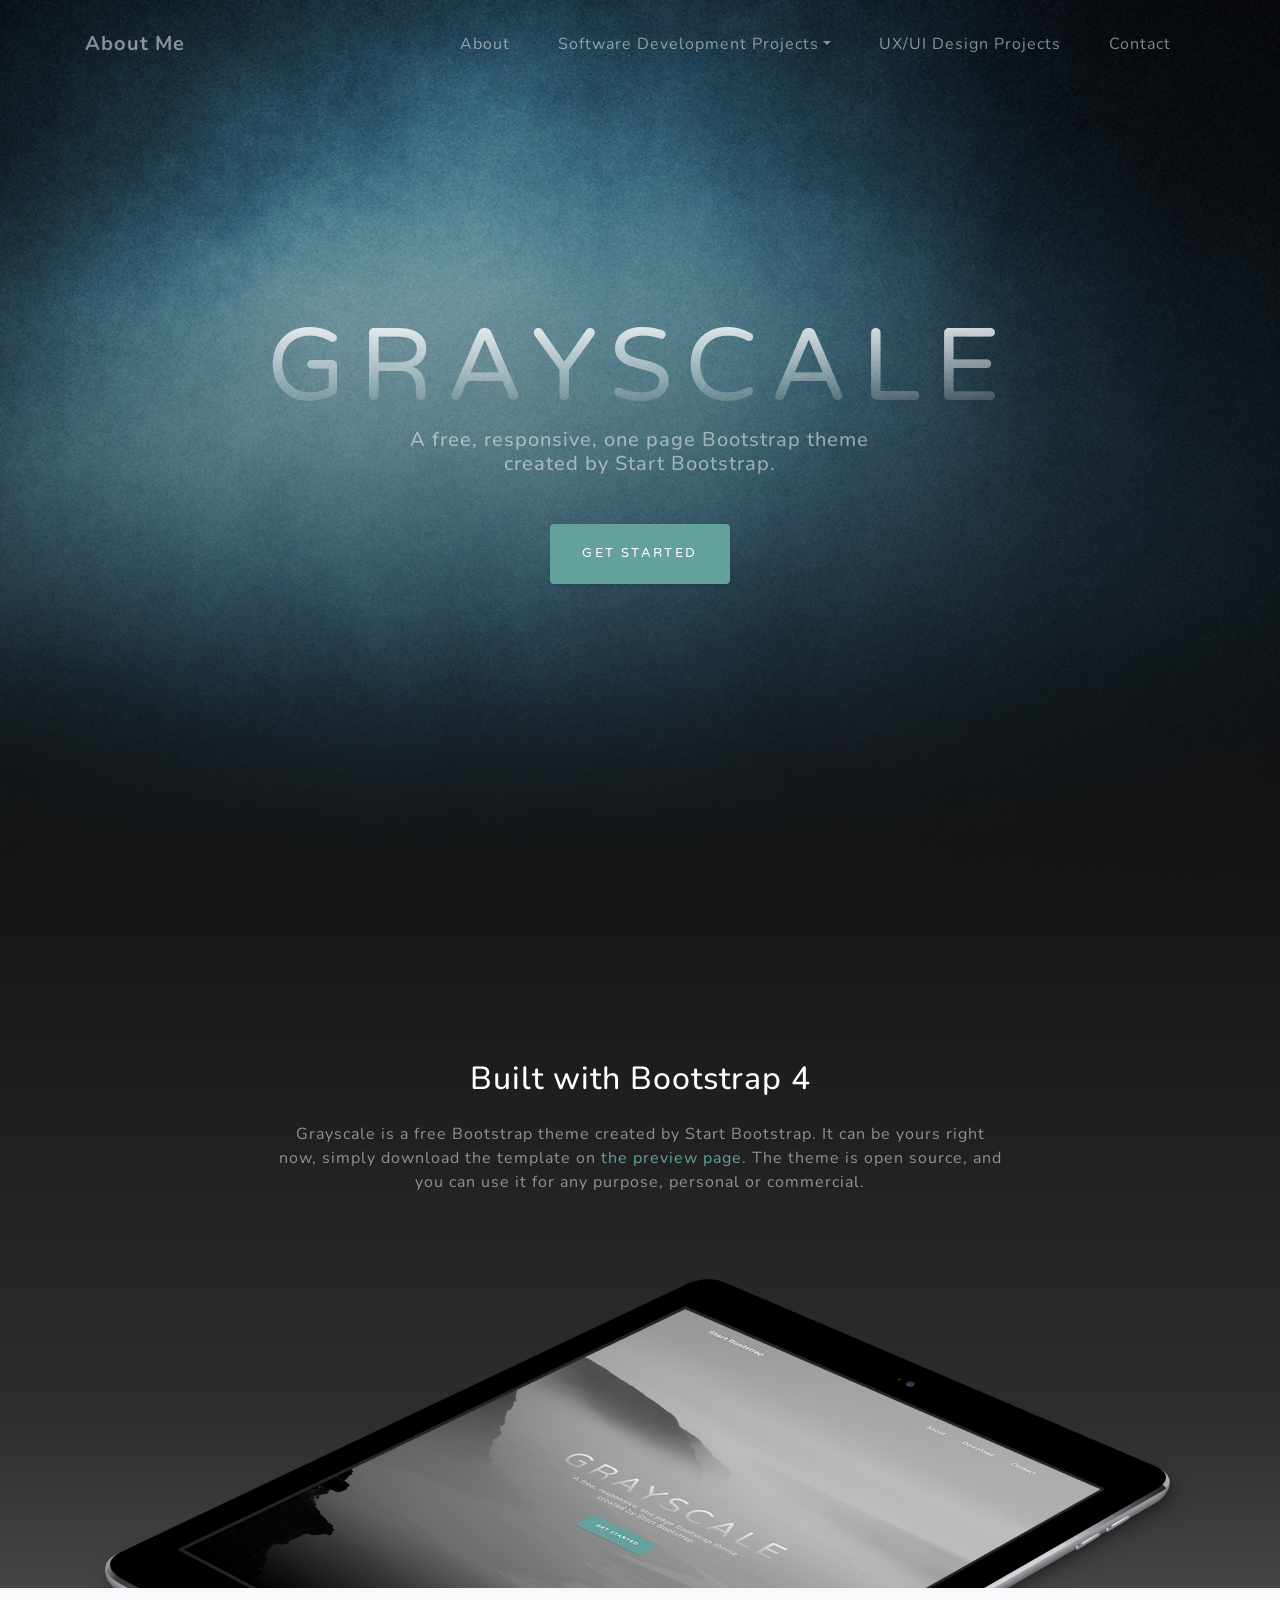
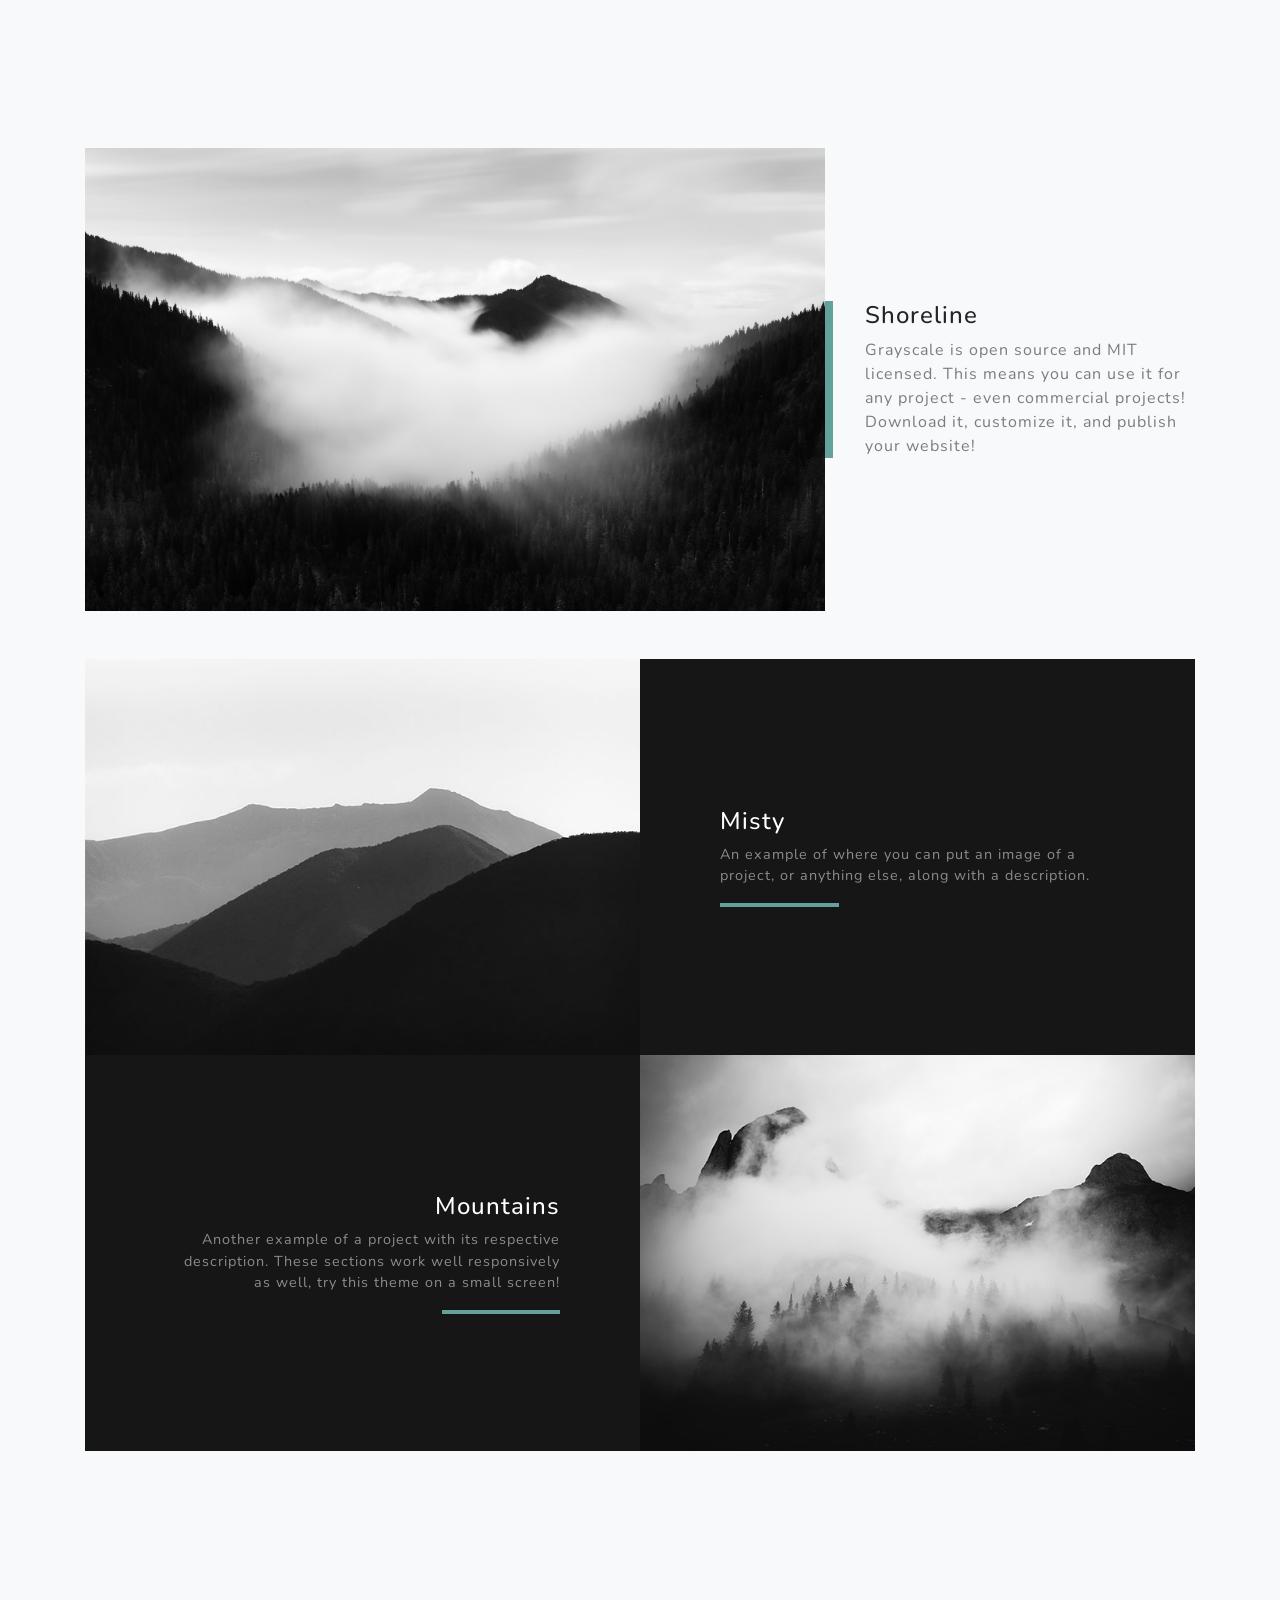
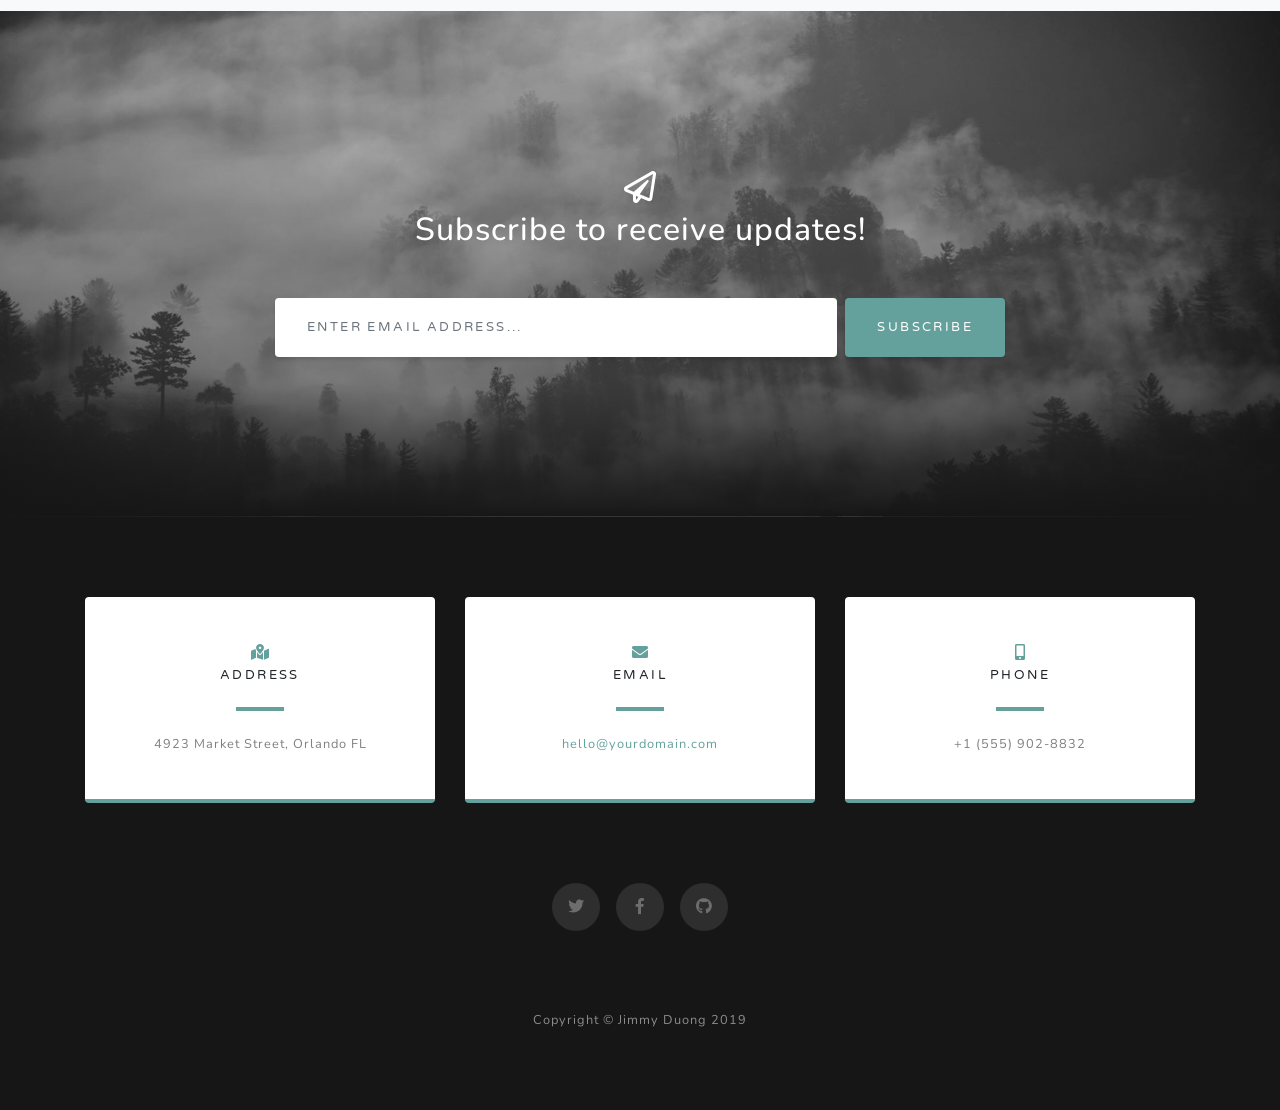
==== commit 03f9bc39: "Update index.html" ====
--- a/about.html
+++ b/about.html
@@ -8,7 +8,7 @@
   <meta name="description" content="">
   <meta name="author" content="">
 
-  <title>Grayscale - Start Bootstrap Theme</title>
+  <title>About Me</title>
 
   <!-- Bootstrap core CSS -->
   <link href="vendor/bootstrap/css/bootstrap.min.css" rel="stylesheet">
@@ -28,7 +28,7 @@
   <!-- Navigation -->
   <nav class="navbar navbar-expand-lg navbar-light fixed-top" id="mainNav">
     <div class="container">
-      <a class="navbar-brand js-scroll-trigger" href="#page-top">Start Bootstrap</a>
+      <a class="navbar-brand js-scroll-trigger" href="#page-top">About Me</a>
       <button class="navbar-toggler navbar-toggler-right" type="button" data-toggle="collapse" data-target="#navbarResponsive" aria-controls="navbarResponsive" aria-expanded="false" aria-label="Toggle navigation">
         Menu
         <i class="fas fa-bars"></i>
@@ -36,13 +36,19 @@
       <div class="collapse navbar-collapse" id="navbarResponsive">
         <ul class="navbar-nav ml-auto">
           <li class="nav-item">
-            <a class="nav-link js-scroll-trigger" href="#about">About</a>
+            <a class="nav-link" href="index.html">About</a>
+          </li>
+          <li class="nav-item dropdown">
+            <a class="nav-link dropdown-toggle" href="#" id ="navbarDropdown" role ="button" data-toggle="dropdown" aria-haspopup="true" aria-expanded="false">Software Development Projects</a>
+              <div class="dropdown-menu dropdown-menu-right animate slideIn" aria-labelledby="navbarDropdown">
+            <a class="dropdown-item" href="snakegame.html">Snake Game</a>
+            <a class="dropdown-item" href="petrinet.html">Petri Net</a>
           </li>
           <li class="nav-item">
-            <a class="nav-link js-scroll-trigger" href="#projects">Projects</a>
+            <a class="nav-link" href="uxdesign.html">UX/UI Design Projects</a>
           </li>
           <li class="nav-item">
-            <a class="nav-link js-scroll-trigger" href="#signup">Contact</a>
+            <a class="nav-link" href="contact.html">Contact</a>
           </li>
         </ul>
       </div>
@@ -209,7 +215,7 @@
   <!-- Footer -->
   <footer class="bg-black small text-center text-white-50">
     <div class="container">
-      Copyright &copy; Your Website 2019
+      Copyright &copy; Jimmy Duong 2019
     </div>
   </footer>
 
--- a/css/grayscale.min.css
+++ b/css/grayscale.min.css
@@ -2,4 +2,56 @@
  * Start Bootstrap - Grayscale v5.0.5 (https://startbootstrap.com/template-overviews/grayscale)
  * Copyright 2013-2019 Start Bootstrap
  * Licensed under MIT (https://github.com/BlackrockDigital/startbootstrap-grayscale/blob/master/LICENSE)
- */#mainNav{min-height:56px;background-color:#fff}#mainNav .navbar-toggler{font-size:80%;padding:.75rem;color:#64a19d;border:1px solid #64a19d}#mainNav .navbar-toggler:focus{outline:0}#mainNav .navbar-brand{color:#161616;font-weight:700;padding:.9rem 0}#mainNav .navbar-nav .nav-item:hover{color:fade(white,80%);outline:0;background-color:transparent}#mainNav .navbar-nav .nav-item:active,#mainNav .navbar-nav .nav-item:focus{outline:0;background-color:transparent}@media (min-width:992px){#mainNav{padding-top:0;padding-bottom:0;border-bottom:none;background-color:transparent;-webkit-transition:background-color .3s ease-in-out;transition:background-color .3s ease-in-out}#mainNav .navbar-brand{padding:.5rem 0;color:rgba(255,255,255,.5)}#mainNav .nav-link{-webkit-transition:none;transition:none;padding:2rem 1.5rem;color:rgba(255,255,255,.5)}#mainNav .nav-link:hover{color:rgba(255,255,255,.75)}#mainNav .nav-link:active{color:#fff}#mainNav.navbar-shrink{background-color:#fff}#mainNav.navbar-shrink .navbar-brand{color:#161616}#mainNav.navbar-shrink .nav-link{color:#161616;padding:1.5rem 1.5rem 1.25rem;border-bottom:.25rem solid transparent}#mainNav.navbar-shrink .nav-link:hover{color:#64a19d}#mainNav.navbar-shrink .nav-link:active{color:#467370}#mainNav.navbar-shrink .nav-link.active{color:#64a19d;outline:0;border-bottom:.25rem solid #64a19d}}.masthead{position:relative;width:100%;height:auto;min-height:35rem;padding:15rem 0;background:-webkit-gradient(linear,left top,left bottom,from(rgba(22,22,22,.1)),color-stop(75%,rgba(22,22,22,.5)),to(#161616)),url(../img/bg-masthead.jpg);background:linear-gradient(to bottom,rgba(22,22,22,.1) 0,rgba(22,22,22,.5) 75%,#161616 100%),url(../img/bg-masthead.jpg);background-position:center;background-repeat:no-repeat;background-attachment:scroll;background-size:cover}.masthead h1{font-family:'Varela Round';font-size:2.5rem;line-height:2.5rem;letter-spacing:.8rem;background:-webkit-linear-gradient(rgba(255,255,255,.9),rgba(255,255,255,0));-webkit-text-fill-color:transparent;-webkit-background-clip:text}.masthead h2{max-width:20rem;font-size:1rem}@media (min-width:768px){.masthead h1{font-size:4rem;line-height:4rem}}@media (min-width:992px){.masthead{height:100vh;padding:0}.masthead h1{font-size:6.5rem;line-height:6.5rem;letter-spacing:.8rem}.masthead h2{max-width:30rem;font-size:1.25rem}}.btn{-webkit-box-shadow:0 .1875rem .1875rem 0 rgba(0,0,0,.1)!important;box-shadow:0 .1875rem .1875rem 0 rgba(0,0,0,.1)!important;padding:1.25rem 2rem;font-family:'Varela Round';font-size:80%;text-transform:uppercase;letter-spacing:.15rem;border:0}.btn-primary{background-color:#64a19d}.btn-primary:hover{background-color:#4f837f}.btn-primary:focus{background-color:#4f837f;color:#fff}.btn-primary:active{background-color:#467370!important}.about-section{padding-top:10rem;background:-webkit-gradient(linear,left top,left bottom,from(#161616),color-stop(75%,rgba(22,22,22,.9)),to(rgba(22,22,22,.8)));background:linear-gradient(to bottom,#161616 0,rgba(22,22,22,.9) 75%,rgba(22,22,22,.8) 100%)}.about-section p{margin-bottom:5rem}.projects-section{padding:10rem 0}.projects-section .featured-text{padding:2rem}@media (min-width:992px){.projects-section .featured-text{padding:0 0 0 2rem;border-left:.5rem solid #64a19d}}.projects-section .project-text{padding:3rem;font-size:90%}@media (min-width:992px){.projects-section .project-text{padding:5rem}.projects-section .project-text hr{border-color:#64a19d;border-width:.25rem;width:30%}}.signup-section{padding:10rem 0;background:-webkit-gradient(linear,left top,left bottom,from(rgba(22,22,22,.1)),color-stop(75%,rgba(22,22,22,.5)),to(#161616)),url(../img/bg-signup.jpg);background:linear-gradient(to bottom,rgba(22,22,22,.1) 0,rgba(22,22,22,.5) 75%,#161616 100%),url(../img/bg-signup.jpg);background-position:center;background-repeat:no-repeat;background-attachment:scroll;background-size:cover}.signup-section .form-inline input{-webkit-box-shadow:0 .1875rem .1875rem 0 rgba(0,0,0,.1)!important;box-shadow:0 .1875rem .1875rem 0 rgba(0,0,0,.1)!important;padding:1.25rem 2rem;height:auto;font-family:'Varela Round';font-size:80%;text-transform:uppercase;letter-spacing:.15rem;border:0}.contact-section{padding:5rem 0 0}.contact-section .card{border:0;border-bottom:.25rem solid #64a19d}.contact-section .card h4{font-size:.8rem;font-family:'Varela Round';text-transform:uppercase;letter-spacing:.15rem}.contact-section .card hr{border-color:#64a19d;border-width:.25rem;width:3rem}.contact-section .social{margin-top:5rem}.contact-section .social a{text-align:center;height:3rem;width:3rem;background:rgba(255,255,255,.1);border-radius:100%;line-height:3rem;color:rgba(255,255,255,.3)}.contact-section .social a:hover{color:rgba(255,255,255,.5)}.contact-section .social a:active{color:#fff}body{font-family:Nunito;letter-spacing:.0625em}a{color:#64a19d}a:focus,a:hover{text-decoration:none;color:#3c6360}.bg-black{background-color:#161616!important}.bg-primary{background-color:#64a19d!important}.text-primary{color:#64a19d!important}footer{padding:5rem 0}+ */#mainNav{min-height:56px;background-color:#fff}
+ #mainNav .navbar-toggler{font-size:80%;padding:.75rem;color:#64a19d;border:1px solid #64a19d}
+ #mainNav .navbar-toggler:focus{outline:0}
+ #mainNav .navbar-brand{color:#161616;font-weight:700;padding:.9rem 0}
+ #mainNav .navbar-nav .nav-item:hover{color:fade(white,80%);outline:0;background-color:transparent}
+ #mainNav .navbar-nav .nav-item:active,
+ #mainNav .navbar-nav .nav-item:focus{outline:0;background-color:transparent}
+ @media (min-width:992px){#mainNav
+ 	{padding-top:0;padding-bottom:0;border-bottom:none;background-color:transparent;-webkit-transition:background-color .3s ease-in-out;transition:background-color .3s ease-in-out}
+ 	#mainNav .navbar-brand{padding:.5rem 0;color:rgba(255,255,255,.5)}
+ 	#mainNav .nav-link{-webkit-transition:none;transition:none;padding:2rem 1.5rem;color:rgba(255,255,255,.5)}
+ 	#mainNav .nav-link:hover{color:rgba(255,255,255,.75)}#mainNav .nav-link:active{color:#fff}
+ 	#mainNav.navbar-shrink{background-color:#fff}#mainNav.navbar-shrink .navbar-brand{color:#161616}
+ 	#mainNav.navbar-shrink .nav-link{color:#161616;padding:1.5rem 1.5rem 1.25rem;border-bottom:.25rem solid transparent}
+ 	#mainNav.navbar-shrink .nav-link:hover{color:#64a19d}#mainNav.navbar-shrink .nav-link:active{color:#467370}
+ 	#mainNav.navbar-shrink .nav-link.active{color:#64a19d;outline:0;border-bottom:.25rem solid #64a19d}}
+ 	.masthead{position:relative;width:100%;height:auto;min-height:35rem;padding:15rem 0;background:-webkit-gradient(linear,left top,left bottom,from(rgba(22,22,22,.1)),color-stop(75%,rgba(22,22,22,.5)),to(#161616)),url(../img/dark-blue.jpg);background:linear-gradient(to bottom,rgba(22,22,22,.1) 0,rgba(22,22,22,.5) 75%,#161616 100%),url(../img/dark-blue.jpg);background-position:center;background-repeat:no-repeat;background-attachment:scroll;background-size:cover}
+ 	.masthead h1{font-family:'Varela Round';font-size:2.5rem;line-height:2.5rem;letter-spacing:.8rem;background:-webkit-linear-gradient(rgba(255,255,255,.9),rgba(255,255,255,0));-webkit-text-fill-color:transparent;-webkit-background-clip:text}
+ 	.masthead h2{max-width:20rem;font-size:1rem}
+ 	@media (min-width:768px){.masthead h1{font-size:4rem;line-height:4rem}}
+ 	@media (min-width:992px){.masthead{height:100vh;padding:0}
+ 	.masthead h1{font-size:6.5rem;line-height:6.5rem;letter-spacing:.8rem}
+ 	.masthead h2{max-width:30rem;font-size:1.25rem}}
+ 	.btn{-webkit-box-shadow:0 .1875rem .1875rem 0 rgba(0,0,0,.1)!important;box-shadow:0 .1875rem .1875rem 0 rgba(0,0,0,.1)!important;padding:1.25rem 2rem;font-family:'Varela Round';font-size:80%;text-transform:uppercase;letter-spacing:.15rem;border:0}
+ 	.btn-primary{background-color:#64a19d}
+ 	.btn-primary:hover{background-color:#4f837f}
+ 	.btn-primary:focus{background-color:#4f837f;color:#fff}
+ 	.btn-primary:active{background-color:#467370!important}
+ 	.about-section{padding-top:10rem;background:-webkit-gradient(linear,left top,left bottom,from(#161616),color-stop(75%,rgba(22,22,22,.9)),to(rgba(22,22,22,.8)));background:linear-gradient(to bottom,#161616 0,rgba(22,22,22,.9) 75%,rgba(22,22,22,.8) 100%)}
+ 	.about-section p{margin-bottom:5rem}
+ 	.projects-section{padding:10rem 0}
+ 	.projects-section .featured-text{padding:2rem}
+ 	@media (min-width:992px){.projects-section .featured-text{padding:0 0 0 2rem;border-left:.5rem solid #64a19d}}
+ 	.projects-section .project-text{padding:3rem;font-size:90%}
+ 	@media (min-width:992px){.projects-section .project-text{padding:5rem}
+ 	.projects-section .project-text hr{border-color:#64a19d;border-width:.25rem;width:30%}}
+ 	.signup-section{padding:10rem 0;background:-webkit-gradient(linear,left top,left bottom,from(rgba(22,22,22,.1)),color-stop(75%,rgba(22,22,22,.5)),to(#161616)),url(../img/bg-signup.jpg);background:linear-gradient(to bottom,rgba(22,22,22,.1) 0,rgba(22,22,22,.5) 75%,#161616 100%),url(../img/bg-signup.jpg);background-position:center;background-repeat:no-repeat;background-attachment:scroll;background-size:cover}
+ 	.signup-section .form-inline input{-webkit-box-shadow:0 .1875rem .1875rem 0 rgba(0,0,0,.1)!important;box-shadow:0 .1875rem .1875rem 0 rgba(0,0,0,.1)!important;padding:1.25rem 2rem;height:auto;font-family:'Varela Round';font-size:80%;text-transform:uppercase;letter-spacing:.15rem;border:0}
+ 	.contact-section{padding:5rem 0 0}
+ 	.contact-section .card{border:0;border-bottom:.25rem solid #64a19d}
+ 	.contact-section .card h4{font-size:.8rem;font-family:'Varela Round';text-transform:uppercase;letter-spacing:.15rem}
+ 	.contact-section .card hr{border-color:#64a19d;border-width:.25rem;width:3rem}
+ 	.contact-section .social{margin-top:5rem}
+ 	.contact-section .social a{text-align:center;height:3rem;width:3rem;background:rgba(255,255,255,.1);border-radius:100%;line-height:3rem;color:rgba(255,255,255,.3)}
+ 	.contact-section .social a:hover{color:rgba(255,255,255,.5)}
+ 	.contact-section .social a:active{color:#fff}
+ 	body{font-family:Nunito;letter-spacing:.0625em}
+ 	a{color:#64a19d}
+ 	a:focus,a:hover{text-decoration:none;color:#3c6360}
+ 	.bg-black{background-color:#161616!important}
+ 	.bg-primary{background-color:#64a19d!important}
+ 	.text-primary{color:#64a19d!important}
+ footer{padding:5rem 0}
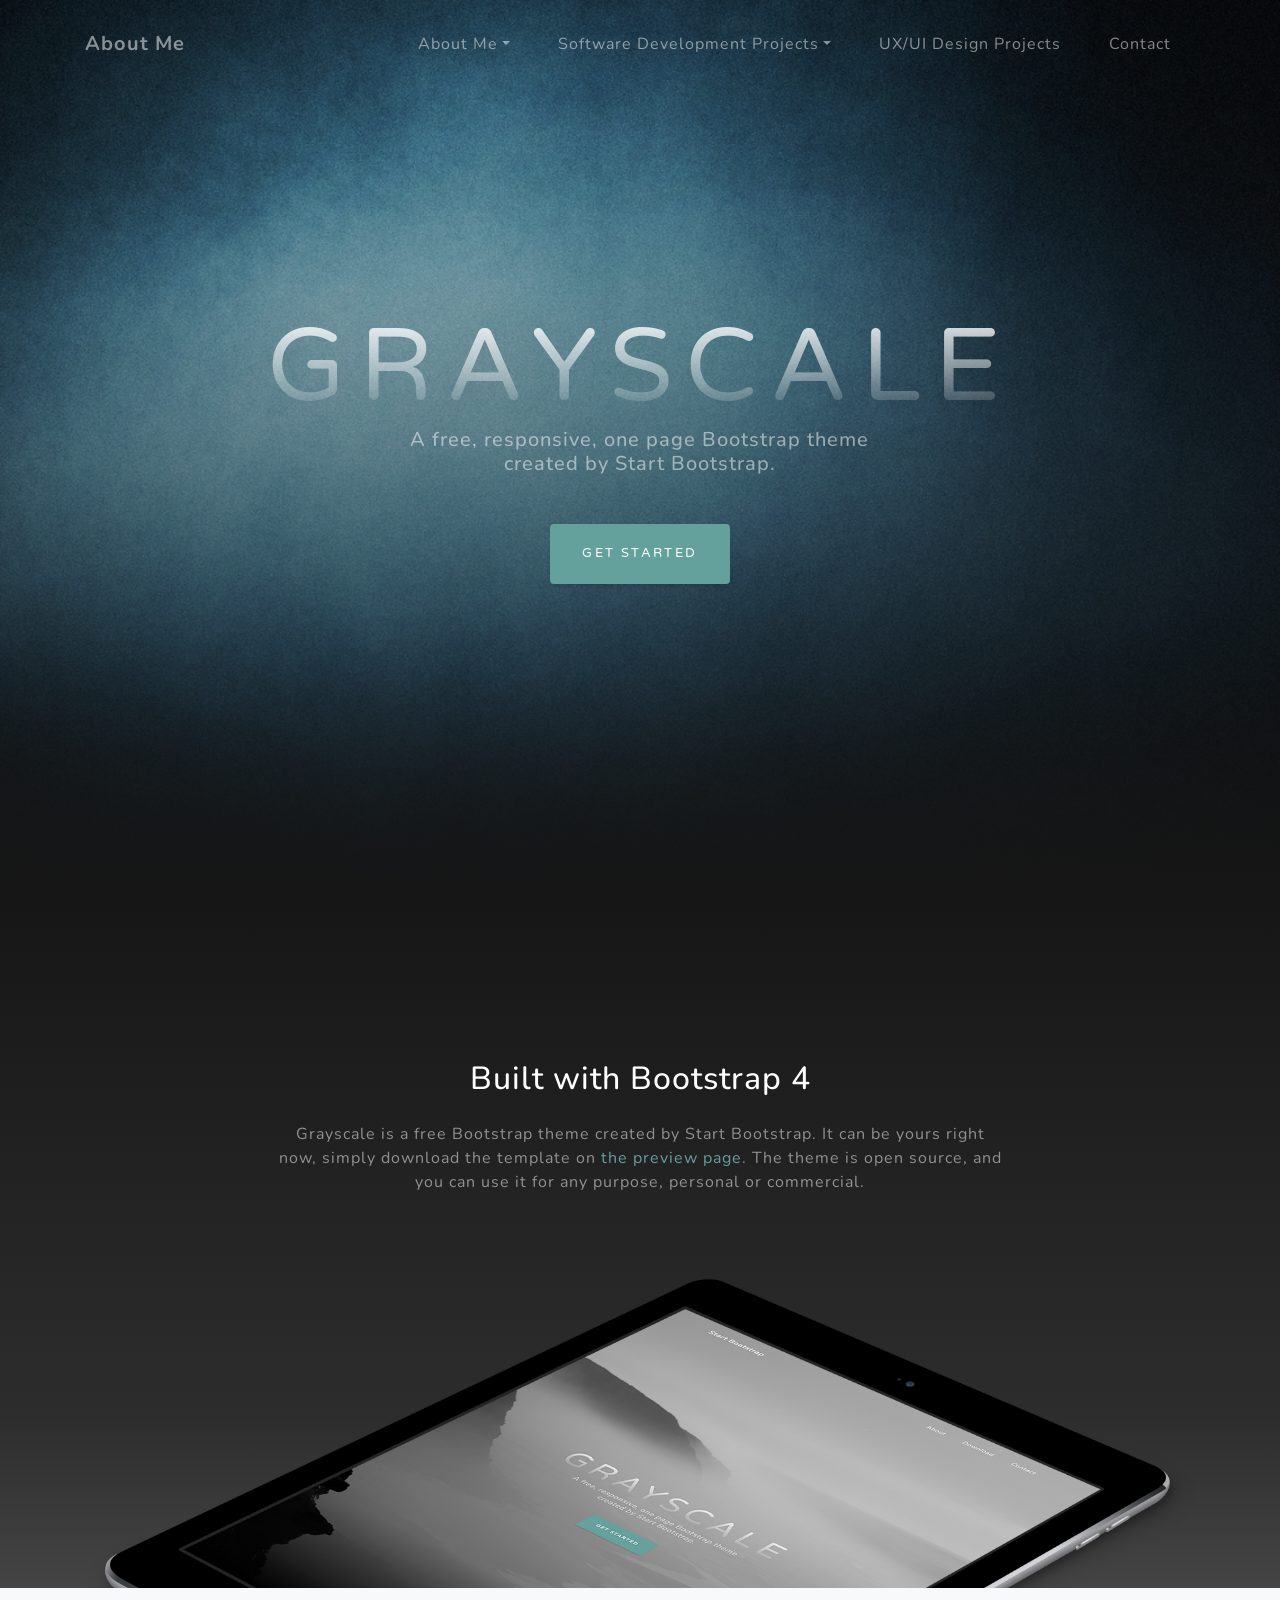
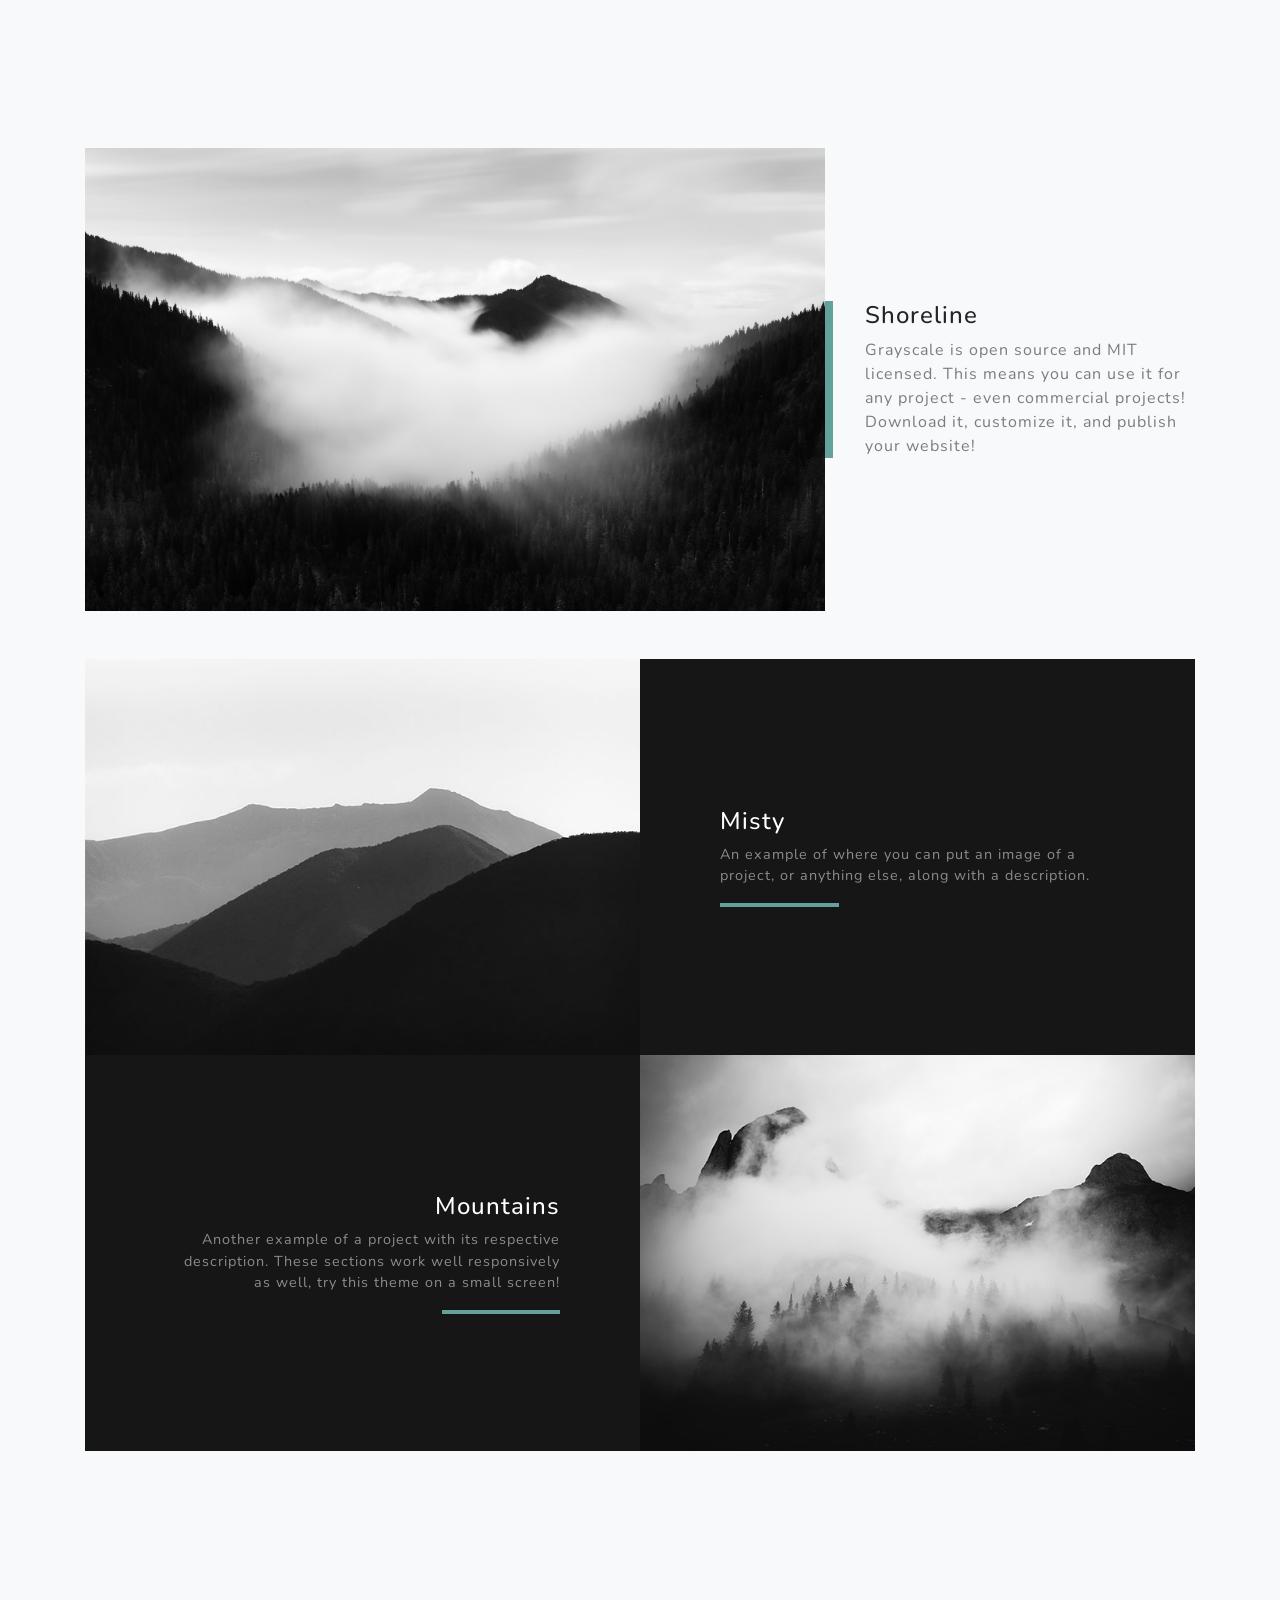
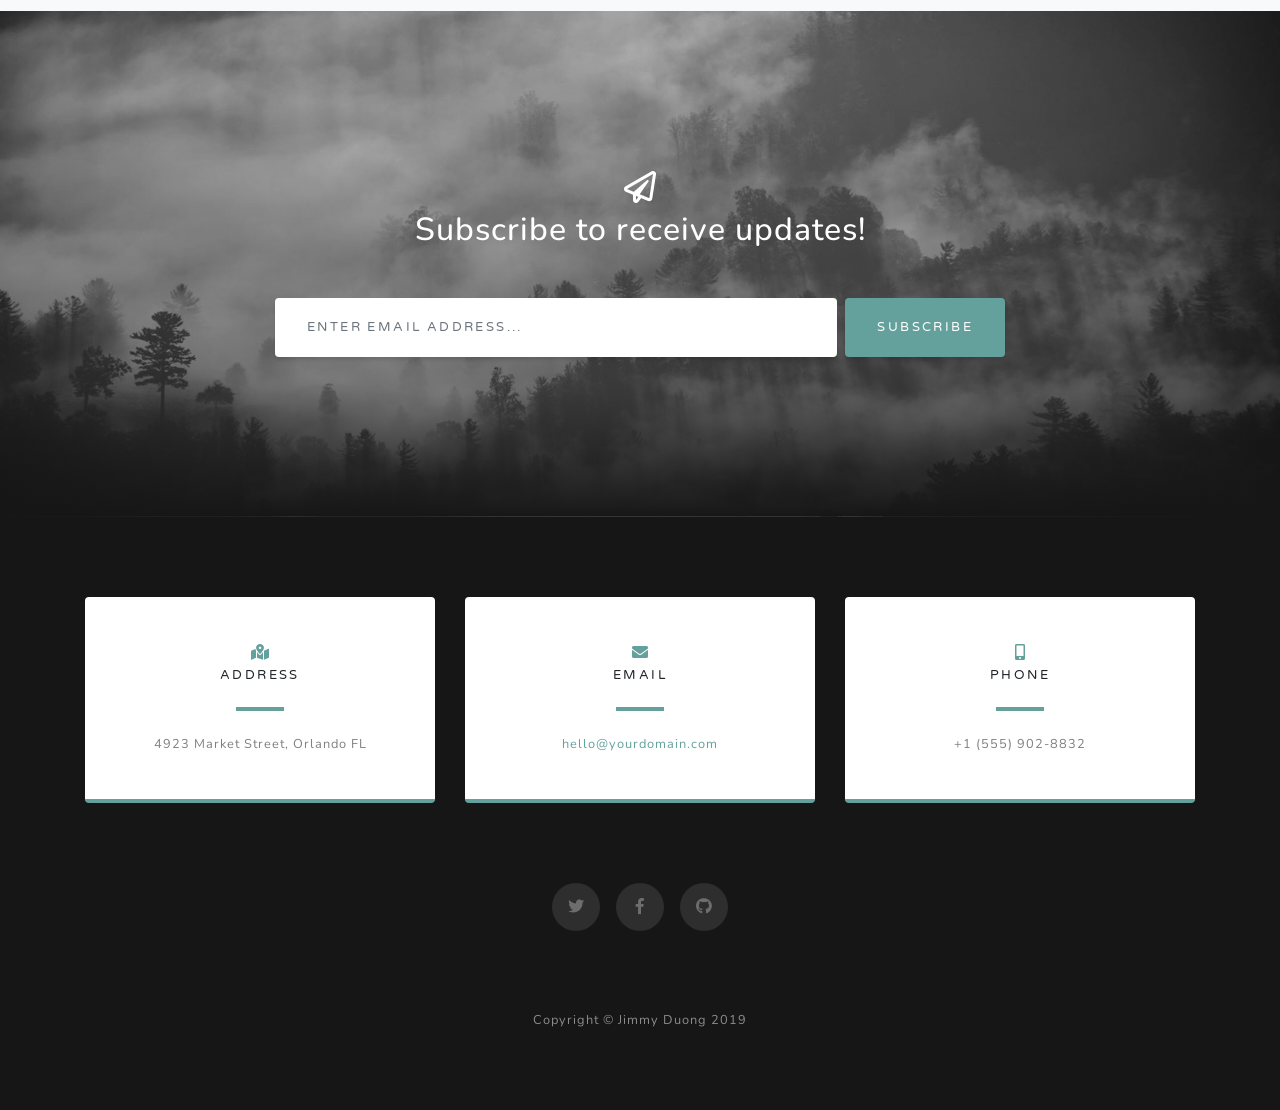
==== commit d218dc81: "Update index.html" ====
--- a/about.html
+++ b/about.html
@@ -35,8 +35,11 @@
       </button>
       <div class="collapse navbar-collapse" id="navbarResponsive">
         <ul class="navbar-nav ml-auto">
-          <li class="nav-item">
-            <a class="nav-link" href="index.html">About</a>
+          <li class="nav-item dropdown">
+            <a class="nav-link dropdown-toggle" href="#" id ="navbarDropdown" role ="button" data-toggle="dropdown" aria-haspopup="true" aria-expanded="false">About Me</a>
+              <div class="dropdown-menu dropdown-menu-right animate slideIn" aria-labelledby="navbarDropdown">
+            <a class="dropdown-item" href="index.html">Aspiration</a>
+            <a class="dropdown-item" href="https://jimmy-duong.github.io/Duong_Jimmy_Resume.pdf">Resume</a>
           </li>
           <li class="nav-item dropdown">
             <a class="nav-link dropdown-toggle" href="#" id ="navbarDropdown" role ="button" data-toggle="dropdown" aria-haspopup="true" aria-expanded="false">Software Development Projects</a>
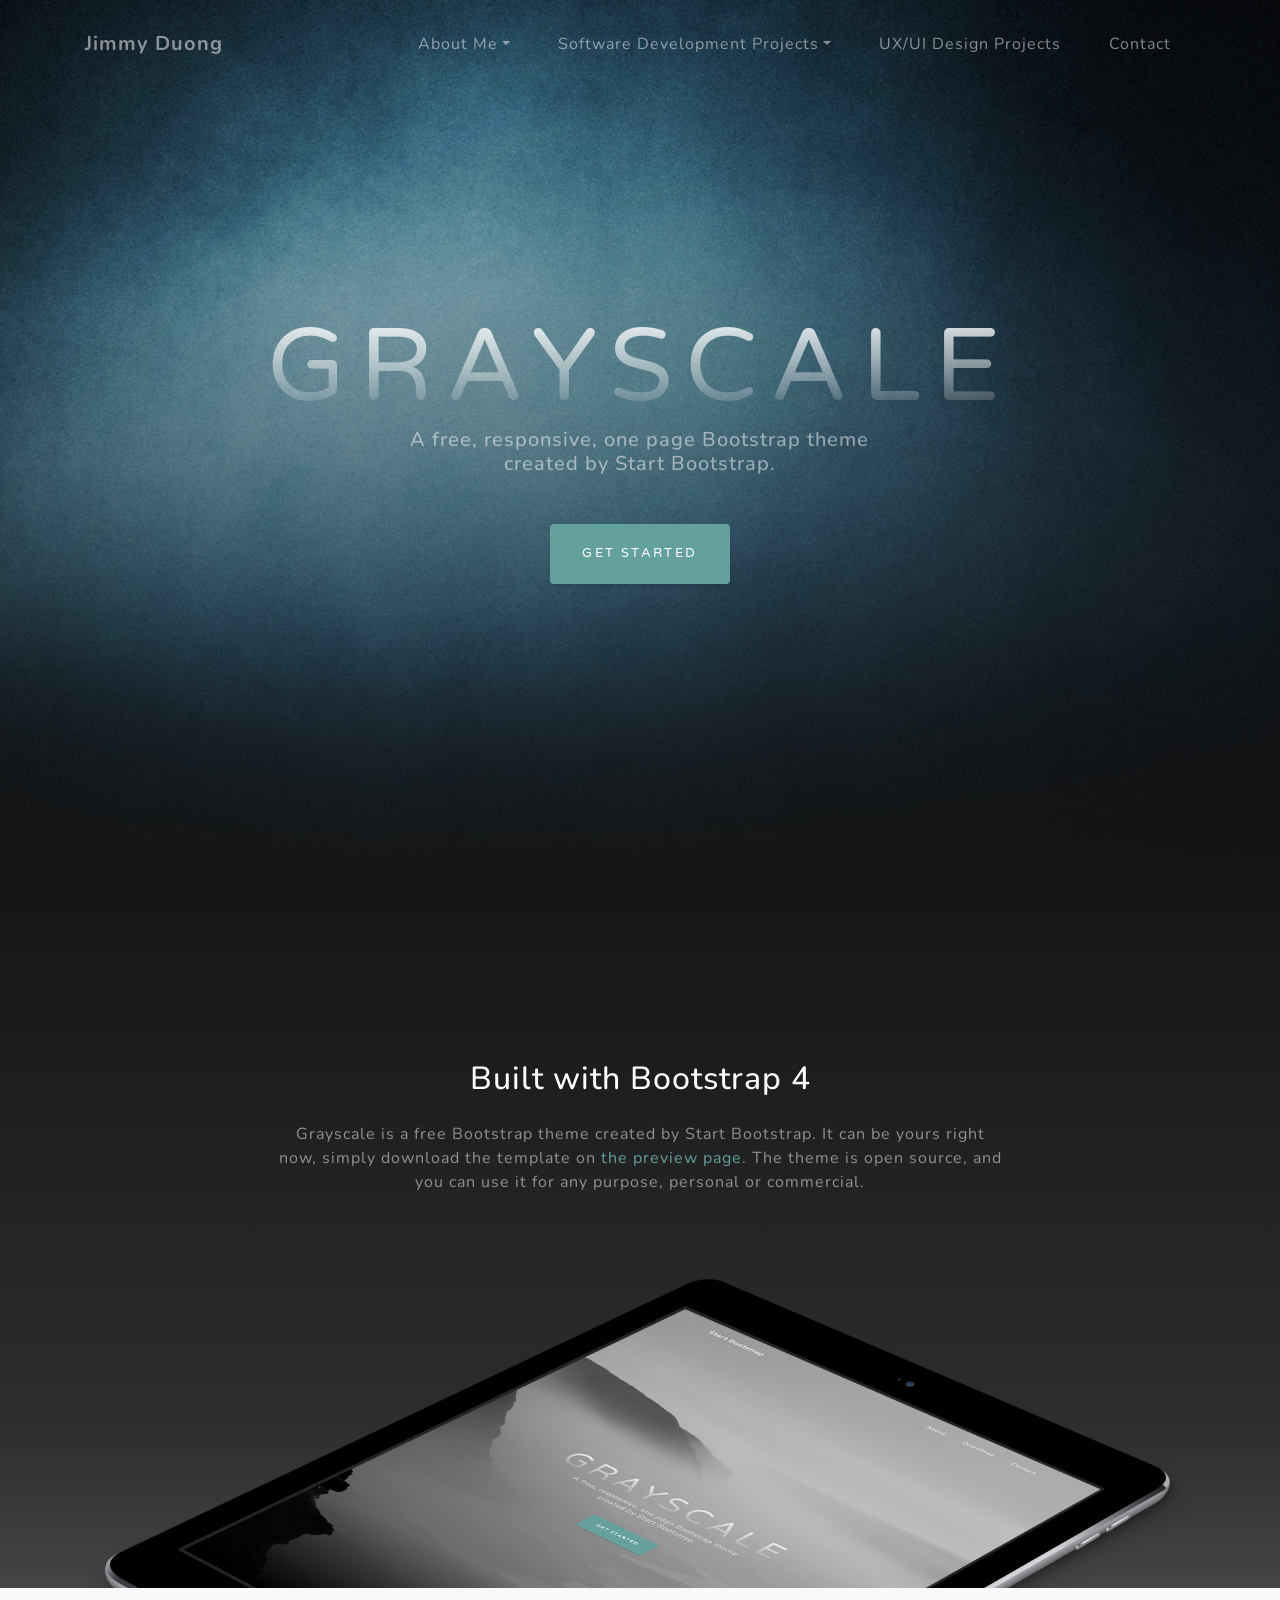
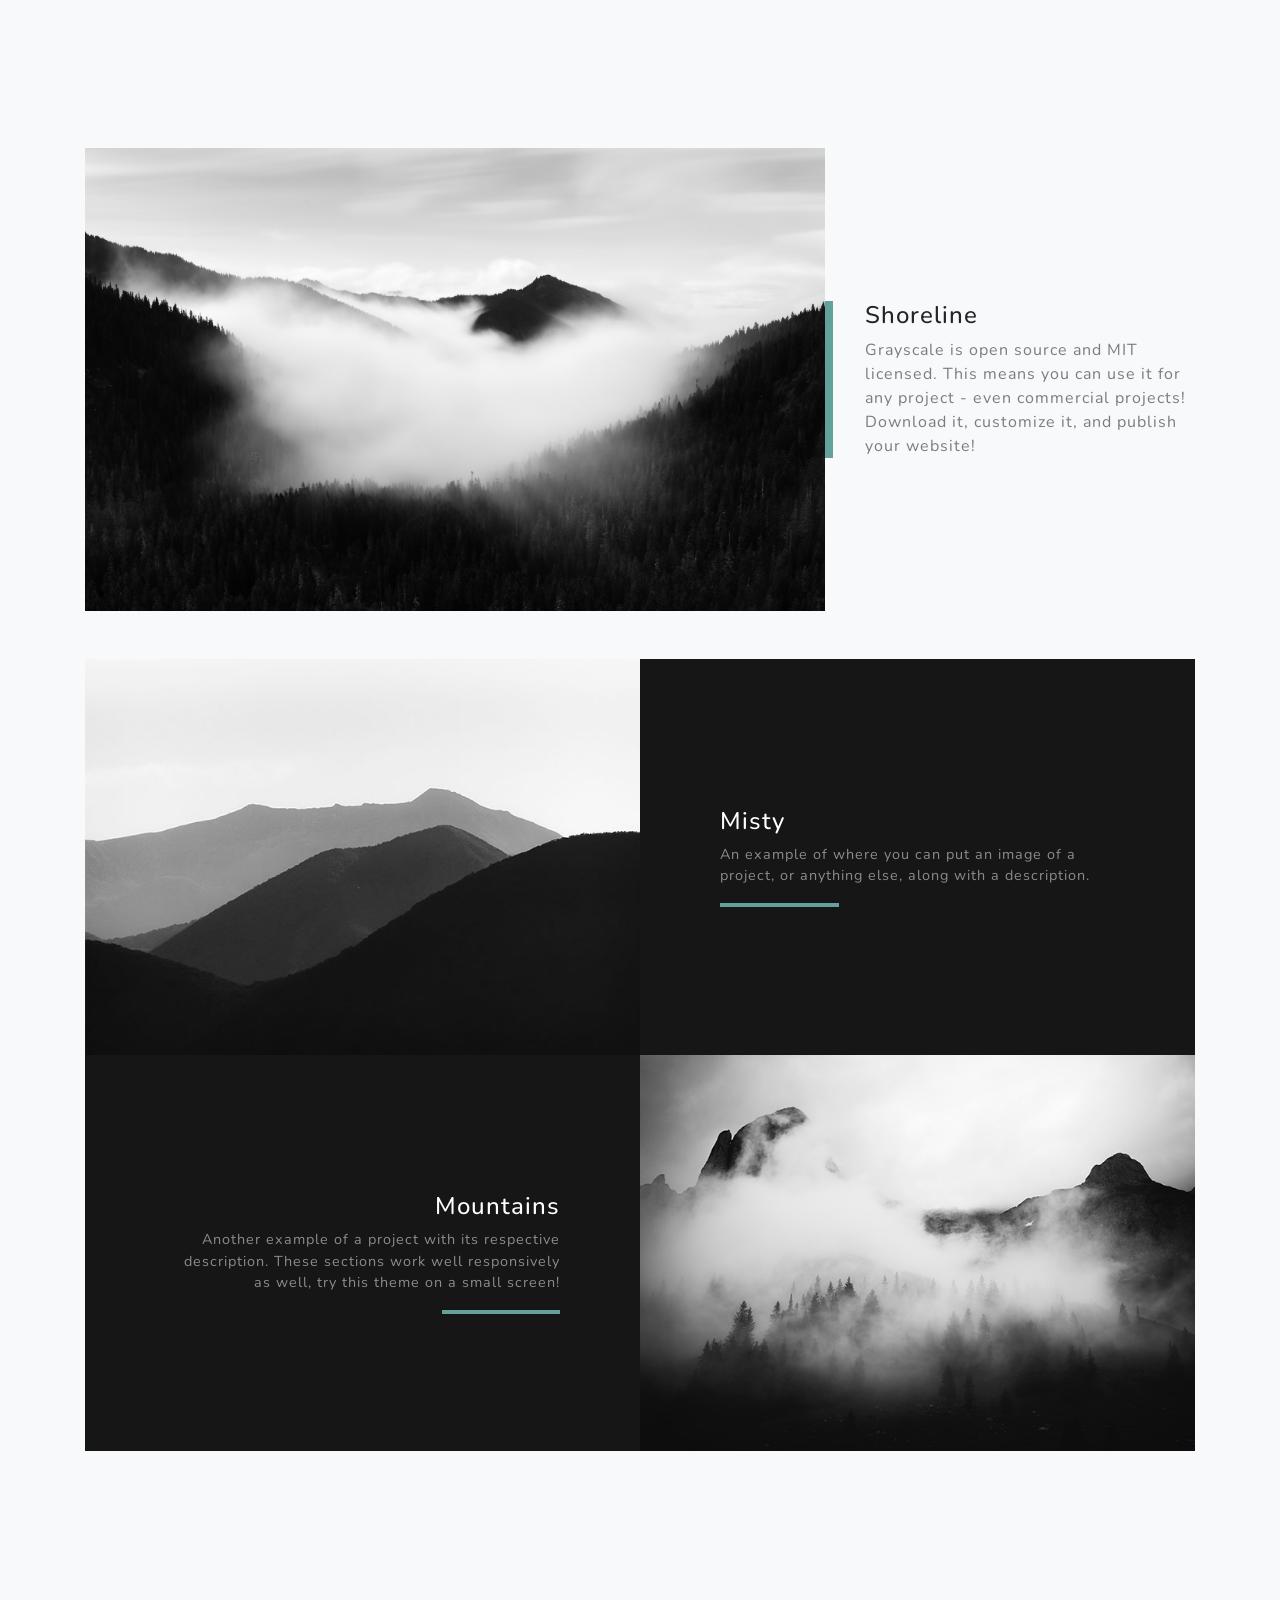
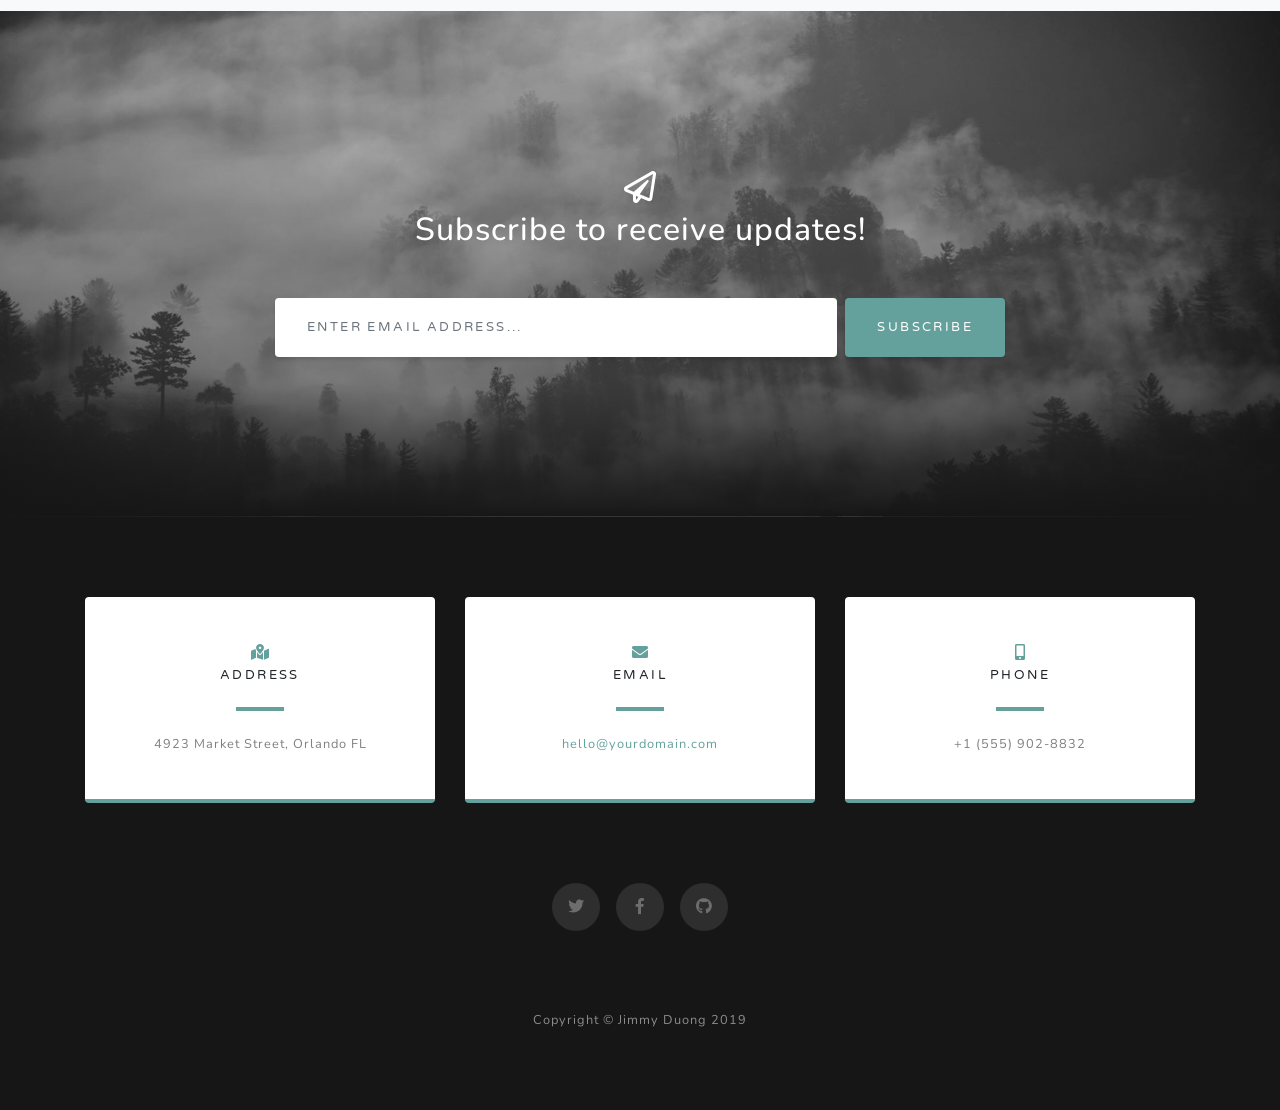
==== commit 9bb434b9: "Update index.html" ====
--- a/about.html
+++ b/about.html
@@ -28,7 +28,7 @@
   <!-- Navigation -->
   <nav class="navbar navbar-expand-lg navbar-light fixed-top" id="mainNav">
     <div class="container">
-      <a class="navbar-brand js-scroll-trigger" href="#page-top">About Me</a>
+      <a class="navbar-brand js-scroll-trigger" href="#page-top">Jimmy Duong</a>
       <button class="navbar-toggler navbar-toggler-right" type="button" data-toggle="collapse" data-target="#navbarResponsive" aria-controls="navbarResponsive" aria-expanded="false" aria-label="Toggle navigation">
         Menu
         <i class="fas fa-bars"></i>
@@ -38,7 +38,8 @@
           <li class="nav-item dropdown">
             <a class="nav-link dropdown-toggle" href="#" id ="navbarDropdown" role ="button" data-toggle="dropdown" aria-haspopup="true" aria-expanded="false">About Me</a>
               <div class="dropdown-menu dropdown-menu-right animate slideIn" aria-labelledby="navbarDropdown">
-            <a class="dropdown-item" href="index.html">Aspiration</a>
+            <a class="dropdown-item" href="index.html">Home</a>
+            <a class="dropdown-item" href="elavatorpitch.html">Aspiration</a>
             <a class="dropdown-item" href="https://jimmy-duong.github.io/Duong_Jimmy_Resume.pdf">Resume</a>
           </li>
           <li class="nav-item dropdown">
